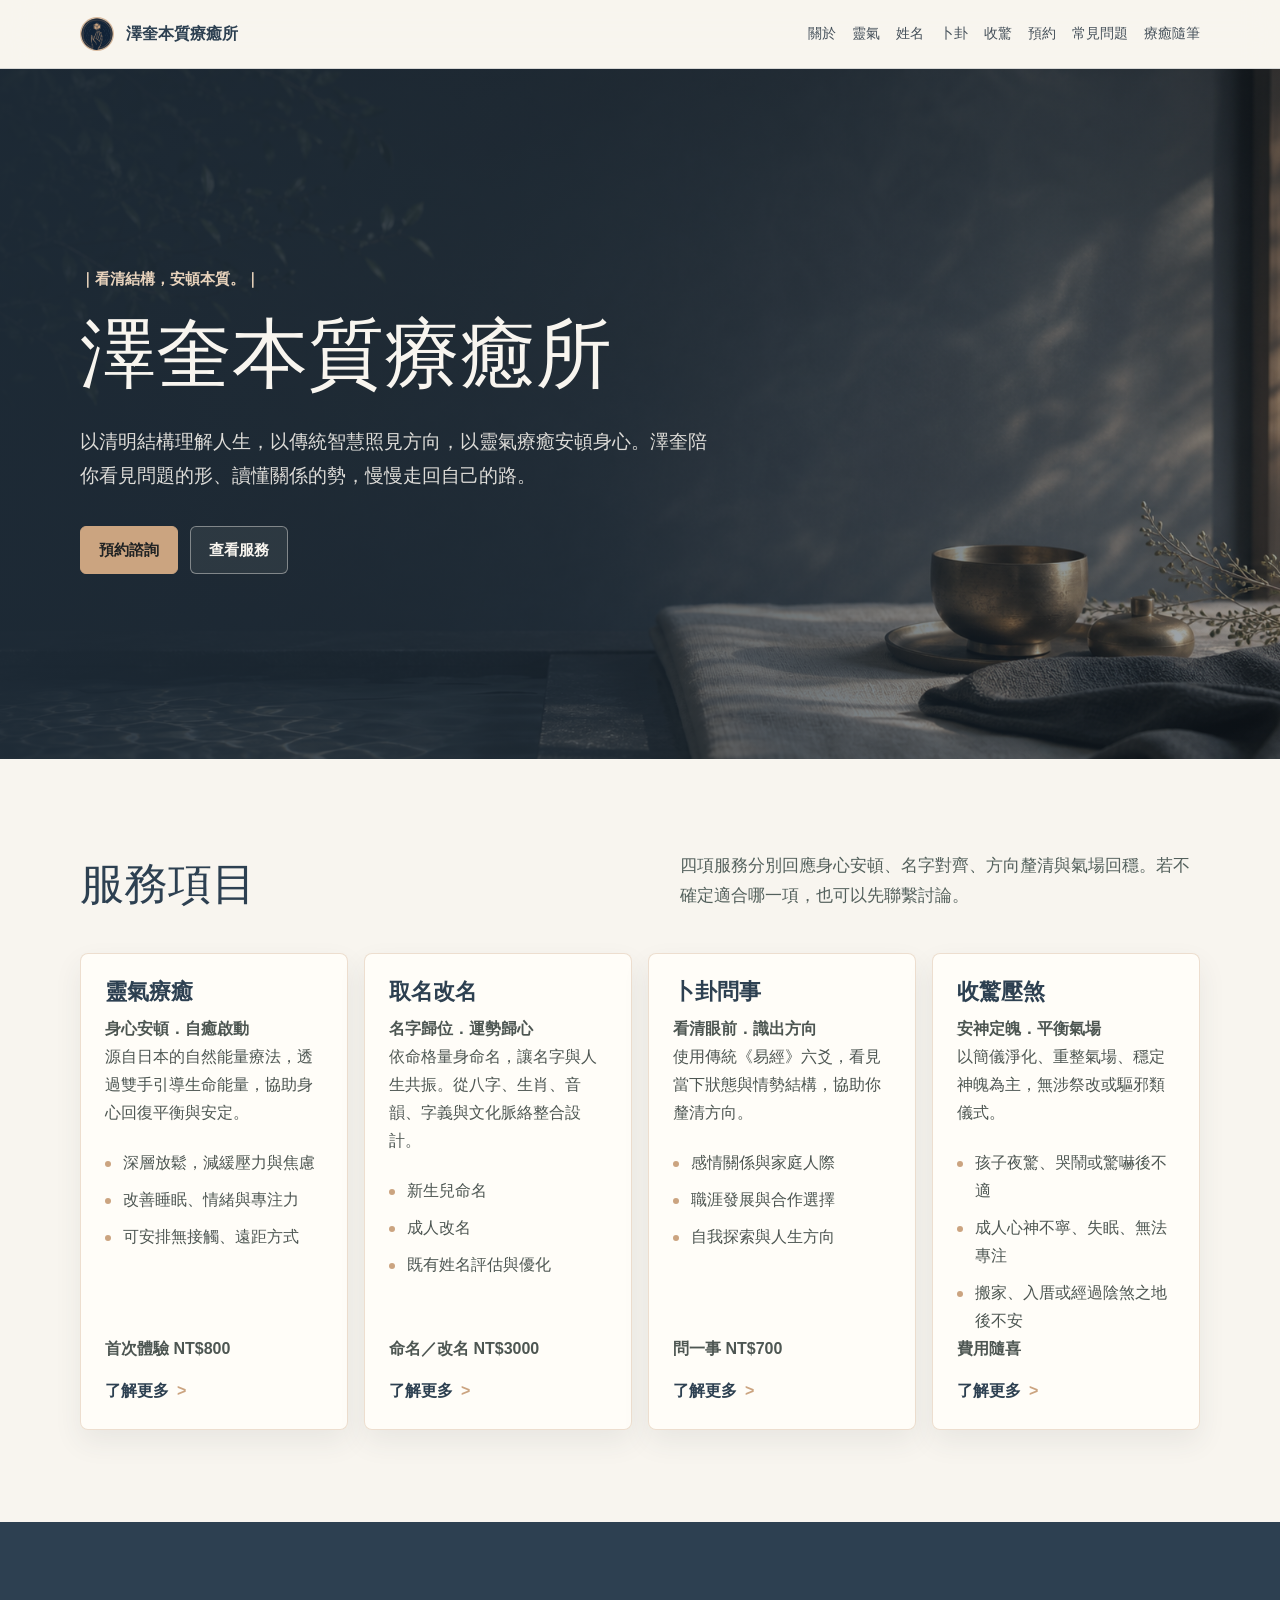
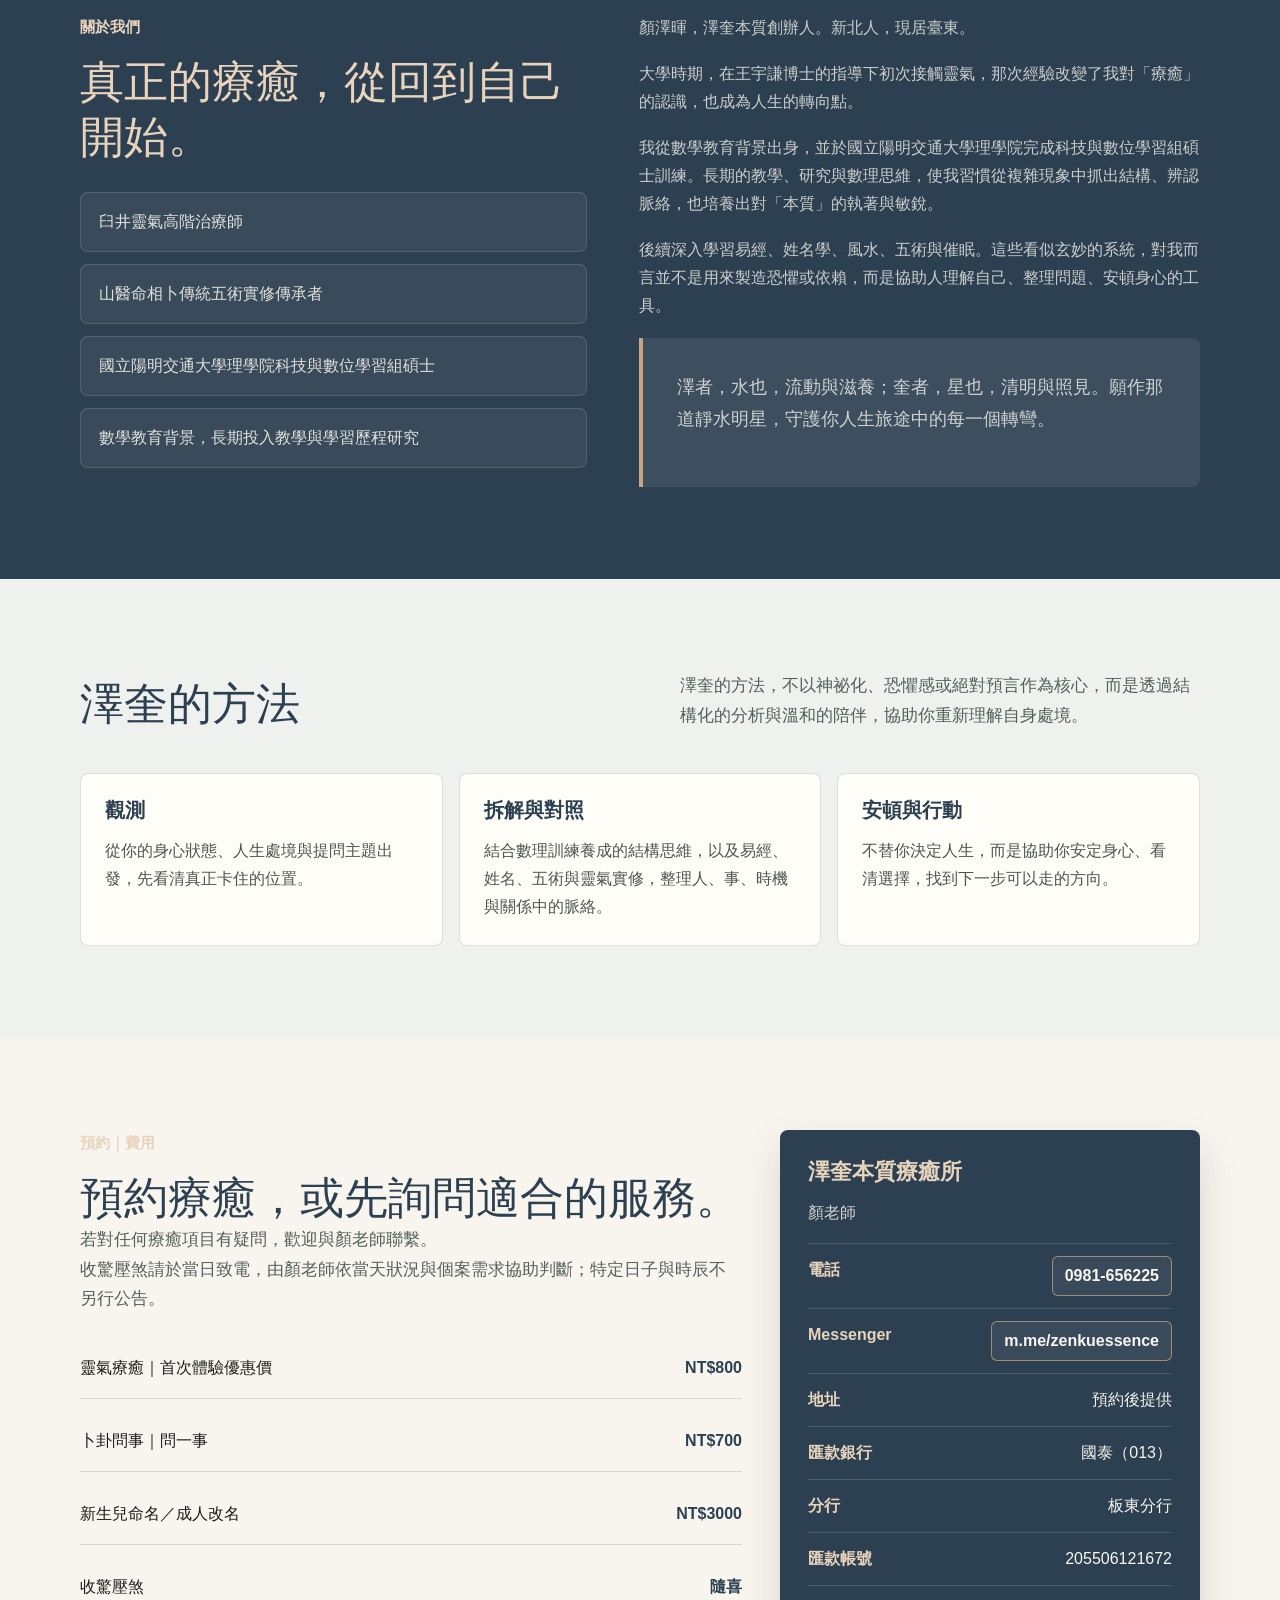
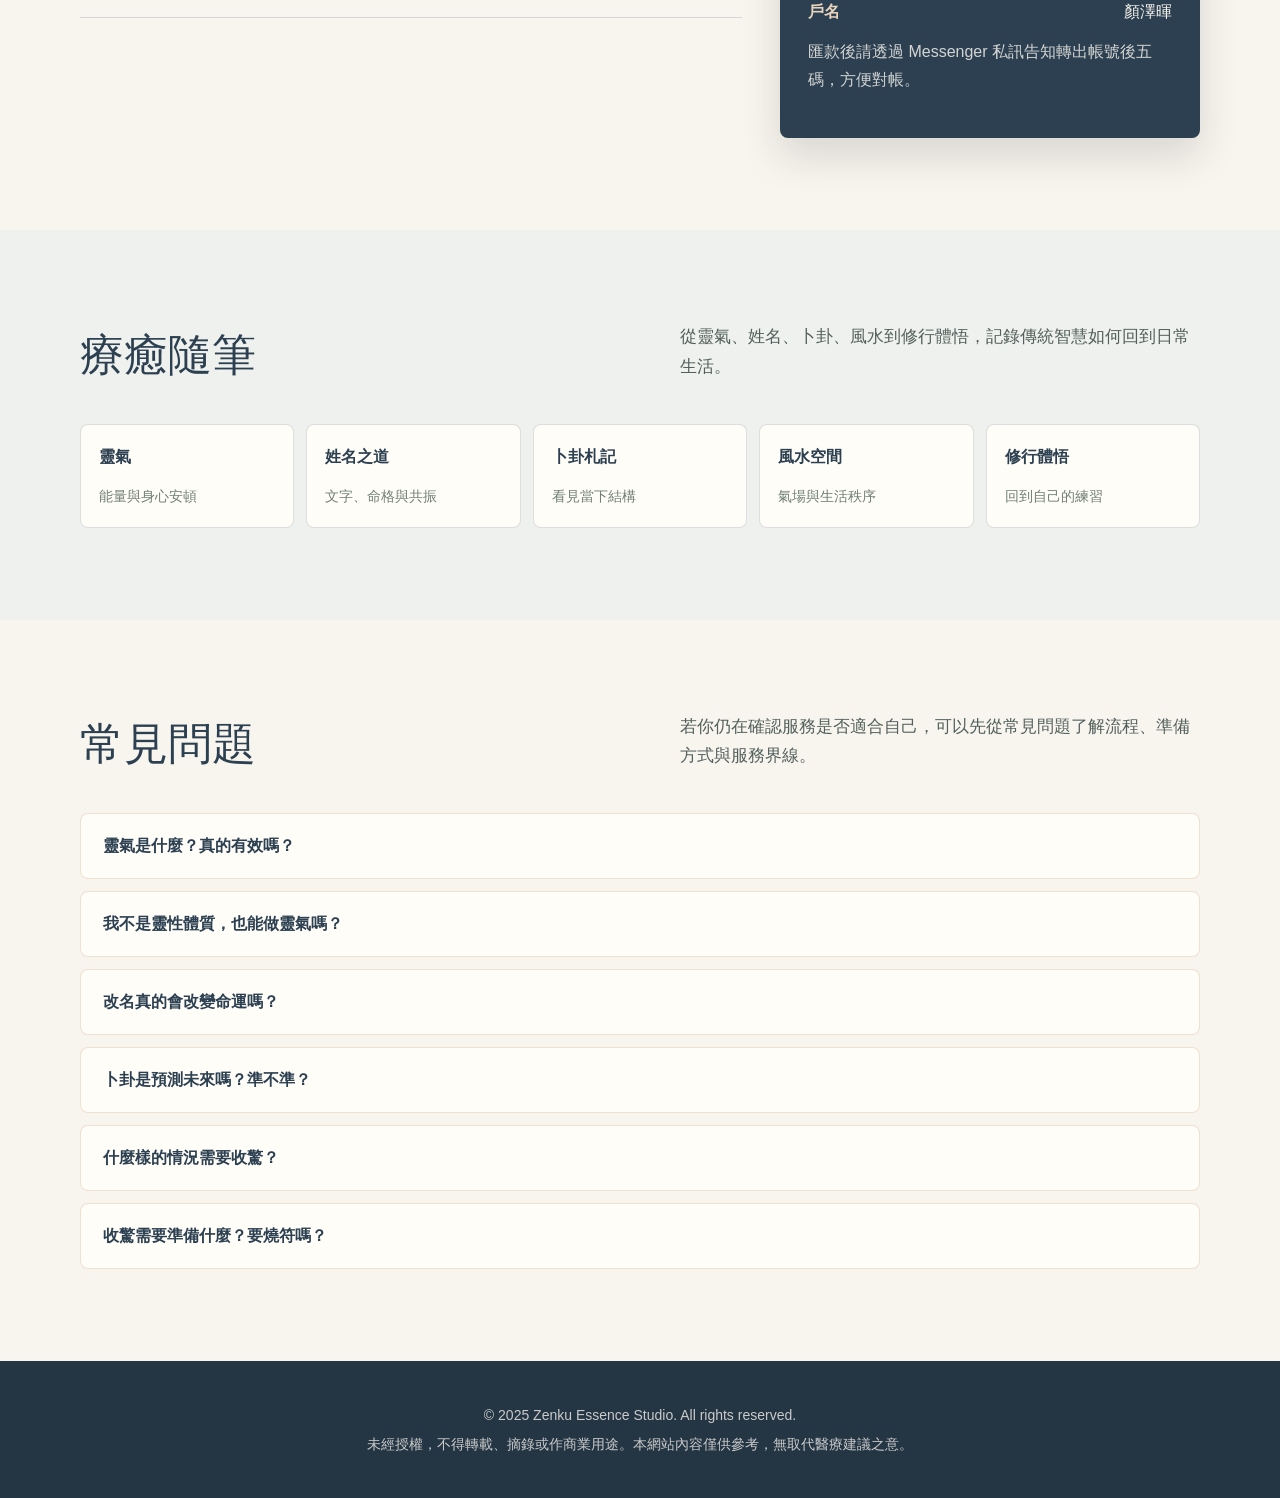
==== index.html @ 249d325f "Add bank transfer details to booking sections" ====
<!doctype html>
<html lang="zh-Hant">
<head>
  <meta charset="utf-8">
  <meta name="viewport" content="width=device-width, initial-scale=1">
  <meta name="google-site-verification" content="PKCmUZKWx8pQenaztlwtVWz2rB76YVu0kCkq9oguZCM" />
  <title>澤奎本質療癒所｜顏澤暉創辦的靈氣、姓名、卜卦與收驚療癒空間</title>
  <link rel="icon" type="image/png" href="Logo.png?v=3">
  <link rel="shortcut icon" type="image/png" href="Logo.png?v=3">
  <meta name="description" content="澤奎本質療癒所由顏澤暉創辦，提供靈氣療癒、姓名解析、卜卦、收驚與預約諮詢，陪你安頓身心、看清選擇。">
  <meta name="author" content="顏澤暉">
  <meta name="keywords" content="顏澤暉, 澤奎, 澤奎本質, 澤奎本質療癒所, Zenku Essence Studio">
  <style>
    :root {
      --ink: #1c1c1c;
      --slate: #2d4051;
      --slate-2: #243544;
      --gold: #cba480;
      --gold-2: #e8d3bc;
      --ivory: #f8f5ef;
      --mist: #eef1ed;
      --sage: #718073;
      --line: rgba(45, 64, 81, .16);
      --shadow: 0 18px 40px rgba(28, 28, 28, .14);
      --radius: 8px;
      color-scheme: light;
    }

    * {
      box-sizing: border-box;
    }

    html {
      scroll-behavior: smooth;
    }

    body {
      margin: 0;
      color: var(--ink);
      background: var(--ivory);
      font-family: "Microsoft JhengHei", "PingFang TC", "Noto Sans TC", Arial, sans-serif;
      line-height: 1.75;
      letter-spacing: 0;
    }

    img {
      max-width: 100%;
      display: block;
    }

    a {
      color: inherit;
      text-decoration: none;
    }

    .site-header {
      position: sticky;
      top: 0;
      z-index: 20;
      background: rgba(248, 245, 239, .94);
      border-bottom: 1px solid var(--line);
      backdrop-filter: blur(16px);
    }

    .nav {
      width: min(1120px, calc(100% - 32px));
      min-height: 68px;
      margin: 0 auto;
      display: flex;
      align-items: center;
      justify-content: space-between;
      gap: 18px;
    }

    .brand {
      display: flex;
      align-items: center;
      gap: 12px;
      font-weight: 700;
      color: var(--slate);
      white-space: nowrap;
    }

    .brand-mark {
      width: 34px;
      height: 34px;
      border: 1px solid rgba(203, 164, 128, .75);
      border-radius: 50%;
      display: grid;
      place-items: center;
      color: transparent;
      background: #fffdf8 center / cover no-repeat;
    }

    .image-mark {
      background-image: url('zenku-logo.png');
    }

    .nav-links {
      display: flex;
      align-items: center;
      gap: 16px;
      color: #47525b;
      font-size: 14px;
    }

    .nav-links a {
      padding: 18px 0;
      border-bottom: 2px solid transparent;
    }

    .nav-links a:hover,
    .nav-links a:focus {
      color: var(--slate);
      border-color: var(--gold);
    }

    .menu-toggle {
      display: none;
    }

    .menu-button {
      display: none;
      width: 42px;
      height: 42px;
      border: 1px solid var(--line);
      border-radius: 6px;
      background: #fffdf8;
      color: var(--slate);
      place-items: center;
      gap: 4px;
      cursor: pointer;
    }

    .menu-button span,
    .menu-button::before,
    .menu-button::after {
      content: "";
      width: 18px;
      height: 2px;
      background: currentColor;
      display: block;
      border-radius: 999px;
    }
    .hero {
      min-height: 690px;
      color: var(--ivory);
      background:
        linear-gradient(90deg, rgba(29, 42, 54, .94), rgba(29, 42, 54, .76) 42%, rgba(29, 42, 54, .38)),
        url("zenku-main-visual.png") center / cover no-repeat,
        var(--slate);
      display: grid;
      align-items: center;
    }

    .hero-inner {
      width: min(1120px, calc(100% - 32px));
      margin: 0 auto;
      padding: 88px 0 76px;
    }

    .eyebrow {
      margin: 0 0 14px;
      color: var(--gold-2);
      font-size: 15px;
      font-weight: 700;
    }

    h1,
    h2,
    h3 {
      margin: 0;
      line-height: 1.25;
      letter-spacing: 0;
    }

    h1 {
      max-width: 680px;
      font-size: clamp(38px, 6vw, 76px);
      font-weight: 500;
    }

    .hero-copy {
      max-width: 640px;
      margin: 24px 0 34px;
      color: rgba(248, 245, 239, .88);
      font-size: 19px;
    }

    .actions {
      display: flex;
      flex-wrap: wrap;
      gap: 12px;
      align-items: center;
    }

    .button {
      min-height: 46px;
      padding: 10px 18px;
      border: 1px solid transparent;
      border-radius: 6px;
      display: inline-flex;
      align-items: center;
      justify-content: center;
      gap: 8px;
      font-size: 15px;
      font-weight: 700;
      transition: transform .18s ease, border-color .18s ease, background .18s ease;
    }

    .button:hover,
    .button:focus {
      transform: translateY(-1px);
    }

    .button.primary {
      background: var(--gold);
      color: #1f2223;
      border-color: var(--gold);
    }

    .button.secondary {
      color: var(--ivory);
      border-color: rgba(248, 245, 239, .42);
      background: rgba(248, 245, 239, .07);
    }

    .section {
      padding: 92px 0;
    }

    .section.dark {
      color: var(--ivory);
      background: var(--slate);
    }

    .section.soft {
      background: var(--mist);
    }

    .wrap {
      width: min(1120px, calc(100% - 32px));
      margin: 0 auto;
    }

    .section-head {
      display: grid;
      grid-template-columns: minmax(0, 1fr) minmax(280px, 520px);
      gap: 48px;
      align-items: end;
      margin-bottom: 42px;
    }

    .section-title {
      color: var(--slate);
      font-size: clamp(28px, 4vw, 44px);
      font-weight: 500;
    }

    .dark .section-title {
      color: var(--gold-2);
    }

    .lead {
      margin: 0;
      color: #53605c;
      font-size: 17px;
    }

    .dark .lead {
      color: rgba(248, 245, 239, .78);
    }

    .service-grid {
      display: grid;
      grid-template-columns: repeat(4, minmax(0, 1fr));
      gap: 16px;
    }

    .service-card {
      min-height: 310px;
      padding: 24px;
      border: 1px solid rgba(203, 164, 128, .34);
      border-radius: var(--radius);
      background: rgba(255, 253, 248, .95);
      display: flex;
      flex-direction: column;
      justify-content: space-between;
      box-shadow: 0 12px 28px rgba(45, 64, 81, .08);
    }

    .service-card h3 {
      color: var(--slate);
      font-size: 22px;
      font-weight: 700;
      margin-bottom: 10px;
    }

    .tagline {
      color: var(--gold);
      font-weight: 700;
      margin: 0 0 14px;
    }

    .service-card p {
      margin: 0;
      color: #4d5652;
    }

    .service-card ul,
    .plain-list {
      padding: 0;
      margin: 22px 0 0;
      list-style: none;
    }

    .service-card li,
    .plain-list li {
      position: relative;
      padding-left: 18px;
      margin-top: 9px;
      color: #4d5652;
    }

    .service-card li::before,
    .plain-list li::before {
      content: "";
      position: absolute;
      left: 0;
      top: .75em;
      width: 6px;
      height: 6px;
      border-radius: 50%;
      background: var(--gold);
    }

    .text-link {
      margin-top: 14px;
      display: inline-flex;
      color: var(--slate);
      font-weight: 700;
    }

    .text-link::after {
      content: ">";
      margin-left: 8px;
      color: var(--gold);
    }

    .split {
      display: grid;
      grid-template-columns: minmax(0, .95fr) minmax(0, 1.05fr);
      gap: 52px;
      align-items: start;
    }

    .quote-panel {
      padding: 34px;
      border-left: 4px solid var(--gold);
      background: rgba(255, 253, 248, .08);
      border-radius: 0 8px 8px 0;
    }

    .quote-panel p {
      margin: 0;
      color: rgba(248, 245, 239, .86);
      font-size: 18px;
    }

    .about-copy p {
      margin: 0 0 18px;
      color: rgba(248, 245, 239, .78);
    }

    .credentials {
      display: grid;
      gap: 12px;
      margin-top: 28px;
    }

    .credential {
      padding: 15px 18px;
      border: 1px solid rgba(248, 245, 239, .14);
      border-radius: 8px;
      background: rgba(248, 245, 239, .06);
      color: rgba(248, 245, 239, .88);
    }

    .detail-grid {
      display: grid;
      grid-template-columns: repeat(3, minmax(0, 1fr));
      gap: 16px;
    }

    .detail-block {
      padding: 24px;
      border: 1px solid var(--line);
      border-radius: var(--radius);
      background: #fffdf8;
    }

    .detail-block h3 {
      color: var(--slate);
      font-size: 20px;
      margin-bottom: 14px;
    }

    .detail-block p {
      margin: 0;
      color: #4d5652;
    }

    .booking {
      display: grid;
      grid-template-columns: minmax(0, 1fr) minmax(280px, 420px);
      gap: 38px;
      align-items: start;
    }

    .price-list {
      display: grid;
      gap: 12px;
      margin-top: 24px;
    }

    .price-row {
      display: grid;
      grid-template-columns: minmax(0, 1fr) auto;
      gap: 16px;
      padding: 16px 0;
      border-bottom: 1px solid var(--line);
    }

    .price-row span:last-child {
      color: var(--slate);
      font-weight: 700;
      white-space: nowrap;
    }

    .contact-box {
      padding: 28px;
      border-radius: var(--radius);
      background: var(--slate);
      color: var(--ivory);
      box-shadow: var(--shadow);
    }

    .contact-box h3 {
      color: var(--gold-2);
      font-size: 22px;
      margin-bottom: 14px;
    }

    .contact-box p {
      margin: 0 0 16px;
      color: rgba(248, 245, 239, .82);
    }

    .contact-line {
      display: flex;
      justify-content: space-between;
      gap: 18px;
      padding: 12px 0;
      border-top: 1px solid rgba(248, 245, 239, .14);
    }

    .contact-line strong {
      color: var(--gold-2);
    }
    .contact-action {
      min-height: 34px;
      padding: 5px 12px;
      border: 1px solid rgba(203, 164, 128, .72);
      border-radius: 6px;
      display: inline-flex;
      align-items: center;
      justify-content: center;
      color: var(--ivory);
      background: rgba(248, 245, 239, .06);
      font-weight: 700;
    }

    .contact-action:hover,
    .contact-action:focus {
      background: rgba(203, 164, 128, .22);
      color: var(--gold-2);
    }

    .notes-grid {
      display: grid;
      grid-template-columns: repeat(5, minmax(0, 1fr));
      gap: 12px;
    }

    .note-link {
      min-height: 104px;
      padding: 18px;
      border: 1px solid var(--line);
      border-radius: var(--radius);
      background: #fffdf8;
      display: flex;
      flex-direction: column;
      justify-content: space-between;
    }

    .note-link strong {
      color: var(--slate);
    }

    .note-link span {
      color: var(--sage);
      font-size: 14px;
    }

    .faq-list {
      display: grid;
      gap: 12px;
    }

    details {
      border: 1px solid rgba(203, 164, 128, .32);
      border-radius: var(--radius);
      background: #fffdf8;
      overflow: hidden;
    }

    summary {
      cursor: pointer;
      padding: 18px 22px;
      color: var(--slate);
      font-weight: 700;
      list-style: none;
    }

    summary::-webkit-details-marker {
      display: none;
    }

    details p {
      margin: 0;
      padding: 0 22px 20px;
      color: #4d5652;
    }

    .site-footer {
      padding: 38px 16px;
      color: rgba(248, 245, 239, .78);
      background: var(--slate-2);
      text-align: center;
      font-size: 14px;
    }

    .site-footer p {
      margin: 4px 0;
    }

    @media (max-width: 900px) {
      .menu-button {
        display: grid;
      }

      .nav {
        min-height: 62px;
      }

      .nav-links {
        position: absolute;
        top: 62px;
        left: 0;
        right: 0;
        display: none;
        padding: 10px 24px 22px;
        background: rgba(248, 245, 239, .98);
        border-bottom: 1px solid var(--line);
      }

      .menu-toggle:checked ~ .nav-links {
        display: grid;
        gap: 2px;
      }

      .nav-links a {
        padding: 12px 0;
      }

      .hero {
        min-height: 620px;
        background:
          linear-gradient(180deg, rgba(29, 42, 54, .92), rgba(29, 42, 54, .72)),
          url("zenku-main-visual.png") center / cover no-repeat,
          var(--slate);
      }

      .section-head,
      .split,
      .booking {
        grid-template-columns: 1fr;
      }

      .service-grid,
      .detail-grid {
        grid-template-columns: repeat(2, minmax(0, 1fr));
      }

      .notes-grid {
        grid-template-columns: repeat(3, minmax(0, 1fr));
      }
    }
    @media (max-width: 620px) {
      .brand {
        font-size: 15px;
      }

      .hero-inner {
        padding-top: 64px;
      }

      .hero-copy {
        font-size: 17px;
      }

      .section {
        padding: 66px 0;
      }

      .service-grid,
      .detail-grid,
      .notes-grid {
        grid-template-columns: 1fr;
      }

      .service-card {
        min-height: auto;
      }

      .price-row,
      .contact-line {
        grid-template-columns: 1fr;
      }
    }
  </style>  <!-- SEO-BEGIN -->
  <link rel="canonical" href="https://zenku-essence-studio.github.io/">
  <meta property="og:locale" content="zh_TW">
  <meta property="og:type" content="website">
  <meta property="og:title" content="澤奎本質療癒所｜顏澤暉創辦的靈氣、姓名、卜卦與收驚療癒空間">
  <meta property="og:description" content="澤奎本質療癒所由顏澤暉創辦，提供靈氣療癒、姓名解析、卜卦、收驚與預約諮詢，陪你安頓身心、看清選擇。">
  <meta property="og:url" content="https://zenku-essence-studio.github.io/">
  <meta property="og:site_name" content="澤奎本質療癒所">
  <meta property="og:image" content="https://zenku-essence-studio.github.io/zenku-main-visual.png">
  <meta name="twitter:card" content="summary_large_image">
  <script type="application/ld+json">
{"@context":"https://schema.org","@graph":[{"@type":"Person","@id":"https://zenku-essence-studio.github.io/#person-yen","name":"顏澤暉","alternateName":["Tse-Hui Yen","顏老師"],"jobTitle":"澤奎本質創辦人","homeLocation":"臺東","worksFor":{"@id":"https://zenku-essence-studio.github.io/#organization"},"url":"https://zenku-essence-studio.github.io/zenku_about.html"},{"@type":"HealthAndBeautyBusiness","@id":"https://zenku-essence-studio.github.io/#organization","name":"澤奎本質療癒所","alternateName":["Zenku Essence Studio","澤奎本質"],"url":"https://zenku-essence-studio.github.io/","logo":"https://zenku-essence-studio.github.io/Logo.png","image":"https://zenku-essence-studio.github.io/zenku-main-visual.png","founder":{"@id":"https://zenku-essence-studio.github.io/#person-yen"},"employee":{"@id":"https://zenku-essence-studio.github.io/#person-yen"},"contactPoint":[{"@type":"ContactPoint","contactType":"customer service","telephone":"+886-981-656-225","url":"https://m.me/zenkuessence","availableLanguage":["zh-Hant"]}]},{"@type":"WebSite","@id":"https://zenku-essence-studio.github.io/#website","url":"https://zenku-essence-studio.github.io/","name":"澤奎本質療癒所","alternateName":["Zenku Essence Studio","顏澤暉的澤奎本質療癒所"],"publisher":{"@id":"https://zenku-essence-studio.github.io/#organization"},"author":{"@id":"https://zenku-essence-studio.github.io/#person-yen"},"inLanguage":"zh-Hant"},{"@type":"WebPage","@id":"https://zenku-essence-studio.github.io/#webpage","url":"https://zenku-essence-studio.github.io/","name":"澤奎本質療癒所｜顏澤暉創辦的靈氣、姓名、卜卦與收驚療癒空間","description":"澤奎本質療癒所由顏澤暉創辦，提供靈氣療癒、姓名解析、卜卦、收驚與預約諮詢，陪你安頓身心、看清選擇。","isPartOf":{"@id":"https://zenku-essence-studio.github.io/#website"},"about":[{"@id":"https://zenku-essence-studio.github.io/#organization"},{"@id":"https://zenku-essence-studio.github.io/#person-yen"}],"author":{"@id":"https://zenku-essence-studio.github.io/#person-yen"},"inLanguage":"zh-Hant"}]}
  </script>
  <!-- SEO-END --></head>
<body>
  <header class="site-header">
    <nav class="nav" aria-label="主導覽">
      <a class="brand" href="#top" aria-label="回到首頁">
        <span class="brand-mark image-mark" aria-hidden="true"></span>
        <span>澤奎本質療癒所</span>
      </a>
      <input class="menu-toggle" type="checkbox" id="menu-toggle" aria-label="開啟選單">
      <label class="menu-button" for="menu-toggle" aria-label="開啟選單"><span></span></label>
      <div class="nav-links">
        <a href="zenku_about.html">關於</a>
        <a href="zenku_reiki.html">靈氣</a>
        <a href="zenku_naming.html">姓名</a>
        <a href="zenku_divination.html">卜卦</a>
        <a href="zenku_calm.html">收驚</a>
        <a href="zenku_booking.html">預約</a>
        <a href="zenku_faq.html">常見問題</a>
        <a href="zenku_notes.html">療癒隨筆</a>
      </div>
    </nav>
  </header>

  <main id="top">
    <section class="hero" aria-label="澤奎本質療癒所">
      <div class="hero-inner">
        <p class="eyebrow">｜看清結構，安頓本質。｜</p>
        <h1>澤奎本質療癒所</h1>
        <p class="hero-copy">以清明結構理解人生，以傳統智慧照見方向，以靈氣療癒安頓身心。澤奎陪你看見問題的形、讀懂關係的勢，慢慢走回自己的路。</p>
        <div class="actions">
          <a class="button primary" href="#booking">預約諮詢</a>
          <a class="button secondary" href="#services">查看服務</a>
        </div>
      </div>
    </section>

    <section class="section" id="services">
      <div class="wrap">
        <div class="section-head">
          <h2 class="section-title">服務項目</h2>
          <p class="lead">四項服務分別回應身心安頓、名字對齊、方向釐清與氣場回穩。若不確定適合哪一項，也可以先聯繫討論。</p>
        </div>
        <div class="service-grid">
          <article class="service-card">
            <div>
              <h3>靈氣療癒</h3>
              <p class="tagline">身心安頓．自癒啟動</p>
              <p>源自日本的自然能量療法，透過雙手引導生命能量，協助身心回復平衡與安定。</p>
              <ul>
                <li>深層放鬆，減緩壓力與焦慮</li>
                <li>改善睡眠、情緒與專注力</li>
                <li>可安排無接觸、遠距方式</li>
              </ul>
            </div>
            <div><p class="tagline">首次體驗 NT$800</p><a class="text-link" href="zenku_reiki.html">了解更多</a></div>
          </article>

          <article class="service-card">
            <div>
              <h3>取名改名</h3>
              <p class="tagline">名字歸位．運勢歸心</p>
              <p>依命格量身命名，讓名字與人生共振。從八字、生肖、音韻、字義與文化脈絡整合設計。</p>
              <ul>
                <li>新生兒命名</li>
                <li>成人改名</li>
                <li>既有姓名評估與優化</li>
              </ul>
            </div>
            <div><p class="tagline">命名／改名 NT$3000</p><a class="text-link" href="zenku_naming.html">了解更多</a></div>
          </article>

          <article class="service-card">
            <div>
              <h3>卜卦問事</h3>
              <p class="tagline">看清眼前．識出方向</p>
              <p>使用傳統《易經》六爻，看見當下狀態與情勢結構，協助你釐清方向。</p>
              <ul>
                <li>感情關係與家庭人際</li>
                <li>職涯發展與合作選擇</li>
                <li>自我探索與人生方向</li>
              </ul>
            </div>
            <div><p class="tagline">問一事 NT$700</p><a class="text-link" href="zenku_divination.html">了解更多</a></div>
          </article>

          <article class="service-card">
            <div>
              <h3>收驚壓煞</h3>
              <p class="tagline">安神定魄．平衡氣場</p>
              <p>以簡儀淨化、重整氣場、穩定神魄為主，無涉祭改或驅邪類儀式。</p>
              <ul>
                <li>孩子夜驚、哭鬧或驚嚇後不適</li>
                <li>成人心神不寧、失眠、無法專注</li>
                <li>搬家、入厝或經過陰煞之地後不安</li>
              </ul>
            </div>
            <div><p class="tagline">費用隨喜</p><a class="text-link" href="zenku_calm.html">了解更多</a></div>
          </article>
        </div>
      </div>
    </section>

    <section class="section dark" id="about">
      <div class="wrap">
        <div class="split">
          <div>
            <p class="eyebrow">關於我們</p>
            <h2 class="section-title">真正的療癒，從回到自己開始。</h2>
            <div class="credentials" aria-label="學經歷">
              <div class="credential">臼井靈氣高階治療師</div>
              <div class="credential">山醫命相卜傳統五術實修傳承者</div>
              <div class="credential">國立陽明交通大學理學院科技與數位學習組碩士</div>
              <div class="credential">數學教育背景，長期投入教學與學習歷程研究</div>
            </div>
          </div>
          <div class="about-copy">
            <p>顏澤暉，澤奎本質創辦人。新北人，現居臺東。</p>
            <p>大學時期，在王宇謙博士的指導下初次接觸靈氣，那次經驗改變了我對「療癒」的認識，也成為人生的轉向點。</p>
            <p>我從數學教育背景出身，並於國立陽明交通大學理學院完成科技與數位學習組碩士訓練。長期的教學、研究與數理思維，使我習慣從複雜現象中抓出結構、辨認脈絡，也培養出對「本質」的執著與敏銳。</p>
            <p>後續深入學習易經、姓名學、風水、五術與催眠。這些看似玄妙的系統，對我而言並不是用來製造恐懼或依賴，而是協助人理解自己、整理問題、安頓身心的工具。</p>
            <div class="quote-panel">
              <p>澤者，水也，流動與滋養；奎者，星也，清明與照見。願作那道靜水明星，守護你人生旅途中的每一個轉彎。</p>
            </div>
          </div>
        </div>
      </div>
    </section>

    <section class="section soft">
      <div class="wrap">
        <div class="section-head">
          <h2 class="section-title">澤奎的方法</h2>
          <p class="lead">澤奎的方法，不以神祕化、恐懼感或絕對預言作為核心，而是透過結構化的分析與溫和的陪伴，協助你重新理解自身處境。</p>
        </div>
        <div class="detail-grid">
          <article class="detail-block">
            <h3>觀測</h3>
            <p>從你的身心狀態、人生處境與提問主題出發，先看清真正卡住的位置。</p>
          </article>
          <article class="detail-block">
            <h3>拆解與對照</h3>
            <p>結合數理訓練養成的結構思維，以及易經、姓名、五術與靈氣實修，整理人、事、時機與關係中的脈絡。</p>
          </article>
          <article class="detail-block">
            <h3>安頓與行動</h3>
            <p>不替你決定人生，而是協助你安定身心、看清選擇，找到下一步可以走的方向。</p>
          </article>
        </div>
      </div>
    </section>

    <section class="section" id="booking">
      <div class="wrap">
        <div class="booking">
          <div>
            <p class="eyebrow">預約｜費用</p>
            <h2 class="section-title">預約療癒，或先詢問適合的服務。</h2>
            <p class="lead">若對任何療癒項目有疑問，歡迎與顏老師聯繫。<br>收驚壓煞請於當日致電，由顏老師依當天狀況與個案需求協助判斷；特定日子與時辰不另行公告。</p>
            <div class="price-list" aria-label="服務費用">
              <div class="price-row"><span>靈氣療癒｜首次體驗優惠價</span><span>NT$800</span></div>
              <div class="price-row"><span>卜卦問事｜問一事</span><span>NT$700</span></div>
              <div class="price-row"><span>新生兒命名／成人改名</span><span>NT$3000</span></div>
              <div class="price-row"><span>收驚壓煞</span><span>隨喜</span></div>
            </div>
          </div>
          <aside class="contact-box" aria-label="聯絡與匯款資訊">
            <h3>澤奎本質療癒所</h3>
            <p>顏老師</p>
            <div class="contact-line"><strong>電話</strong><span><a class="contact-action" href="tel:0981656225">0981-656225</a></span></div>
            <div class="contact-line"><strong>Messenger</strong><span><a class="contact-action" href="https://m.me/zenkuessence" target="_blank" rel="noopener">m.me/zenkuessence</a></span></div>
            <div class="contact-line"><strong>地址</strong><span>預約後提供</span></div>
            <div class="contact-line"><strong>匯款銀行</strong><span>國泰（013）</span></div>
            <div class="contact-line"><strong>分行</strong><span>板東分行</span></div>
            <div class="contact-line"><strong>匯款帳號</strong><span>205506121672</span></div>
            <div class="contact-line"><strong>戶名</strong><span>顏澤暉</span></div>
            <p>匯款後請透過 Messenger 私訊告知轉出帳號後五碼，方便對帳。</p>
          </aside>
        </div>
      </div>
    </section>

    <section class="section soft" id="notes">
      <div class="wrap">
        <div class="section-head">
          <h2 class="section-title">療癒隨筆</h2>
          <p class="lead">從靈氣、姓名、卜卦、風水到修行體悟，記錄傳統智慧如何回到日常生活。</p>
        </div>
        <div class="notes-grid">
          <a class="note-link" href="zenku_notes.html"><strong>靈氣</strong><span>能量與身心安頓</span></a>
          <a class="note-link" href="zenku_notes.html"><strong>姓名之道</strong><span>文字、命格與共振</span></a>
          <a class="note-link" href="zenku_notes.html"><strong>卜卦札記</strong><span>看見當下結構</span></a>
          <a class="note-link" href="zenku_notes.html"><strong>風水空間</strong><span>氣場與生活秩序</span></a>
          <a class="note-link" href="zenku_notes.html"><strong>修行體悟</strong><span>回到自己的練習</span></a>
        </div>
      </div>
    </section>

    <section class="section" id="faq">
      <div class="wrap">
        <div class="section-head">
          <h2 class="section-title">常見問題</h2>
          <p class="lead">若你仍在確認服務是否適合自己，可以先從常見問題了解流程、準備方式與服務界線。</p>
        </div>
        <div class="faq-list">
          <details>
            <summary>靈氣是什麼？真的有效嗎？</summary>
            <p>靈氣是一種溫和、非侵入式的能量療癒技術，源自日本，透過雙手引導宇宙生命能量，協助身心恢復平衡。它不取代醫療，而是補充與支持內在的自我修復力。</p>
          </details>
          <details>
            <summary>我不是靈性體質，也能做靈氣嗎？</summary>
            <p>可以。靈氣不是宗教，也不需要特殊信念或體質。只要讓自己的心保持敞開、願意接收，就能作用於身心層面。</p>
          </details>
          <details>
            <summary>改名真的會改變命運嗎？</summary>
            <p>名字不會魔法改命，但它是你與命運互動的一部分。若能與八字節奏、個性氣場貼合，名字會像一個協助你安住自我的符咒。</p>
          </details>
          <details>
            <summary>卜卦是預測未來嗎？準不準？</summary>
            <p>卜卦反映你當下的能量狀態與外部條件，並推演此狀態若持續發展可能走向的局勢。重點不是宿命預測，而是看清現在站在哪裡、往哪裡走會怎樣。</p>
          </details>
          <details>
            <summary>什麼樣的情況需要收驚？</summary>
            <p>常見情況包括小孩夜驚、無故發燒、成人驚嚇後失眠、情緒不穩、經過陰煞之地後身體不適等。只要覺得說不上來哪裡怪怪的，就可以考慮諮詢。</p>
          </details>
          <details>
            <summary>收驚需要準備什麼？要燒符嗎？</summary>
            <p>目前方式不涉及燒符或驅邪，只需要放鬆心情、願意回到自己的中心。通常不需攜帶供品，過程中會有簡單香火與靜心引導。</p>
          </details>
        </div>
      </div>
    </section>
  </main>

  <footer class="site-footer"><p>© 2025 Zenku Essence Studio. All rights reserved.</p><p>未經授權，不得轉載、摘錄或作商業用途。本網站內容僅供參考，無取代醫療建議之意。</p></footer>
</body>
</html>
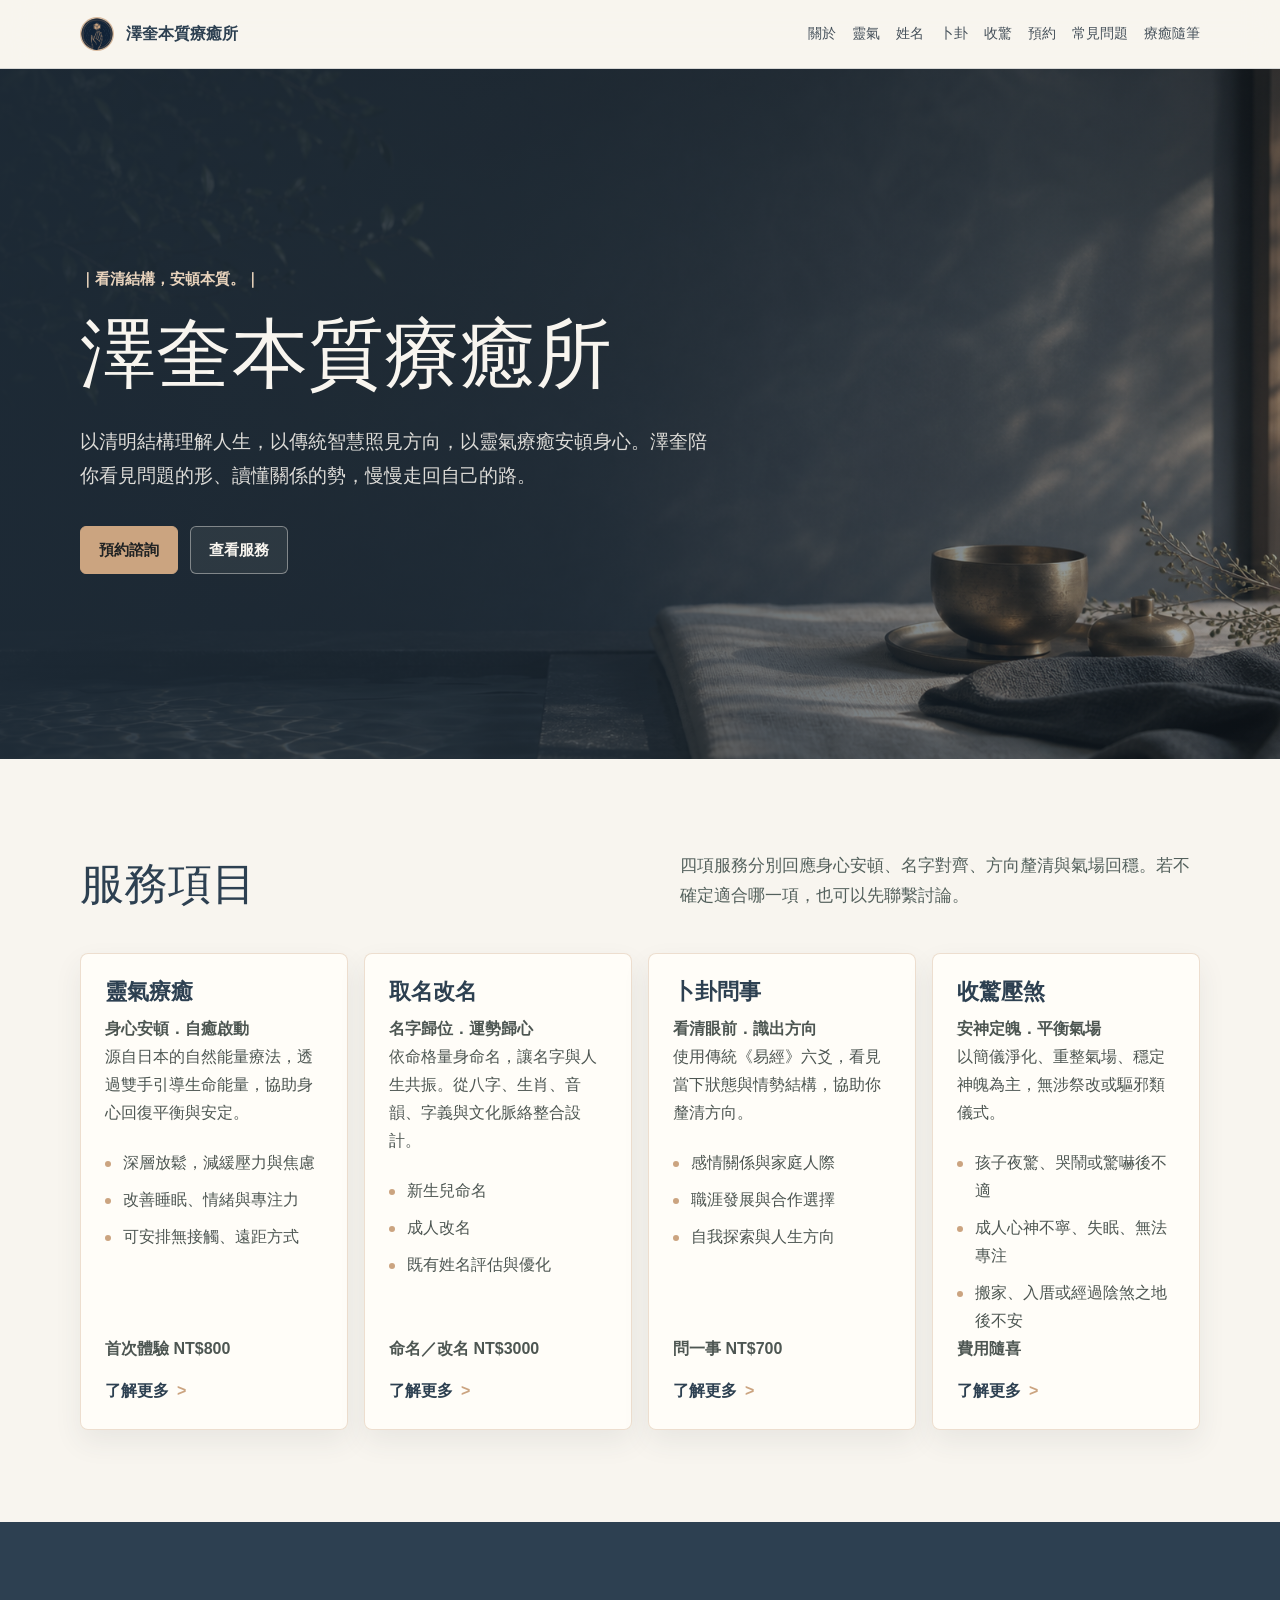
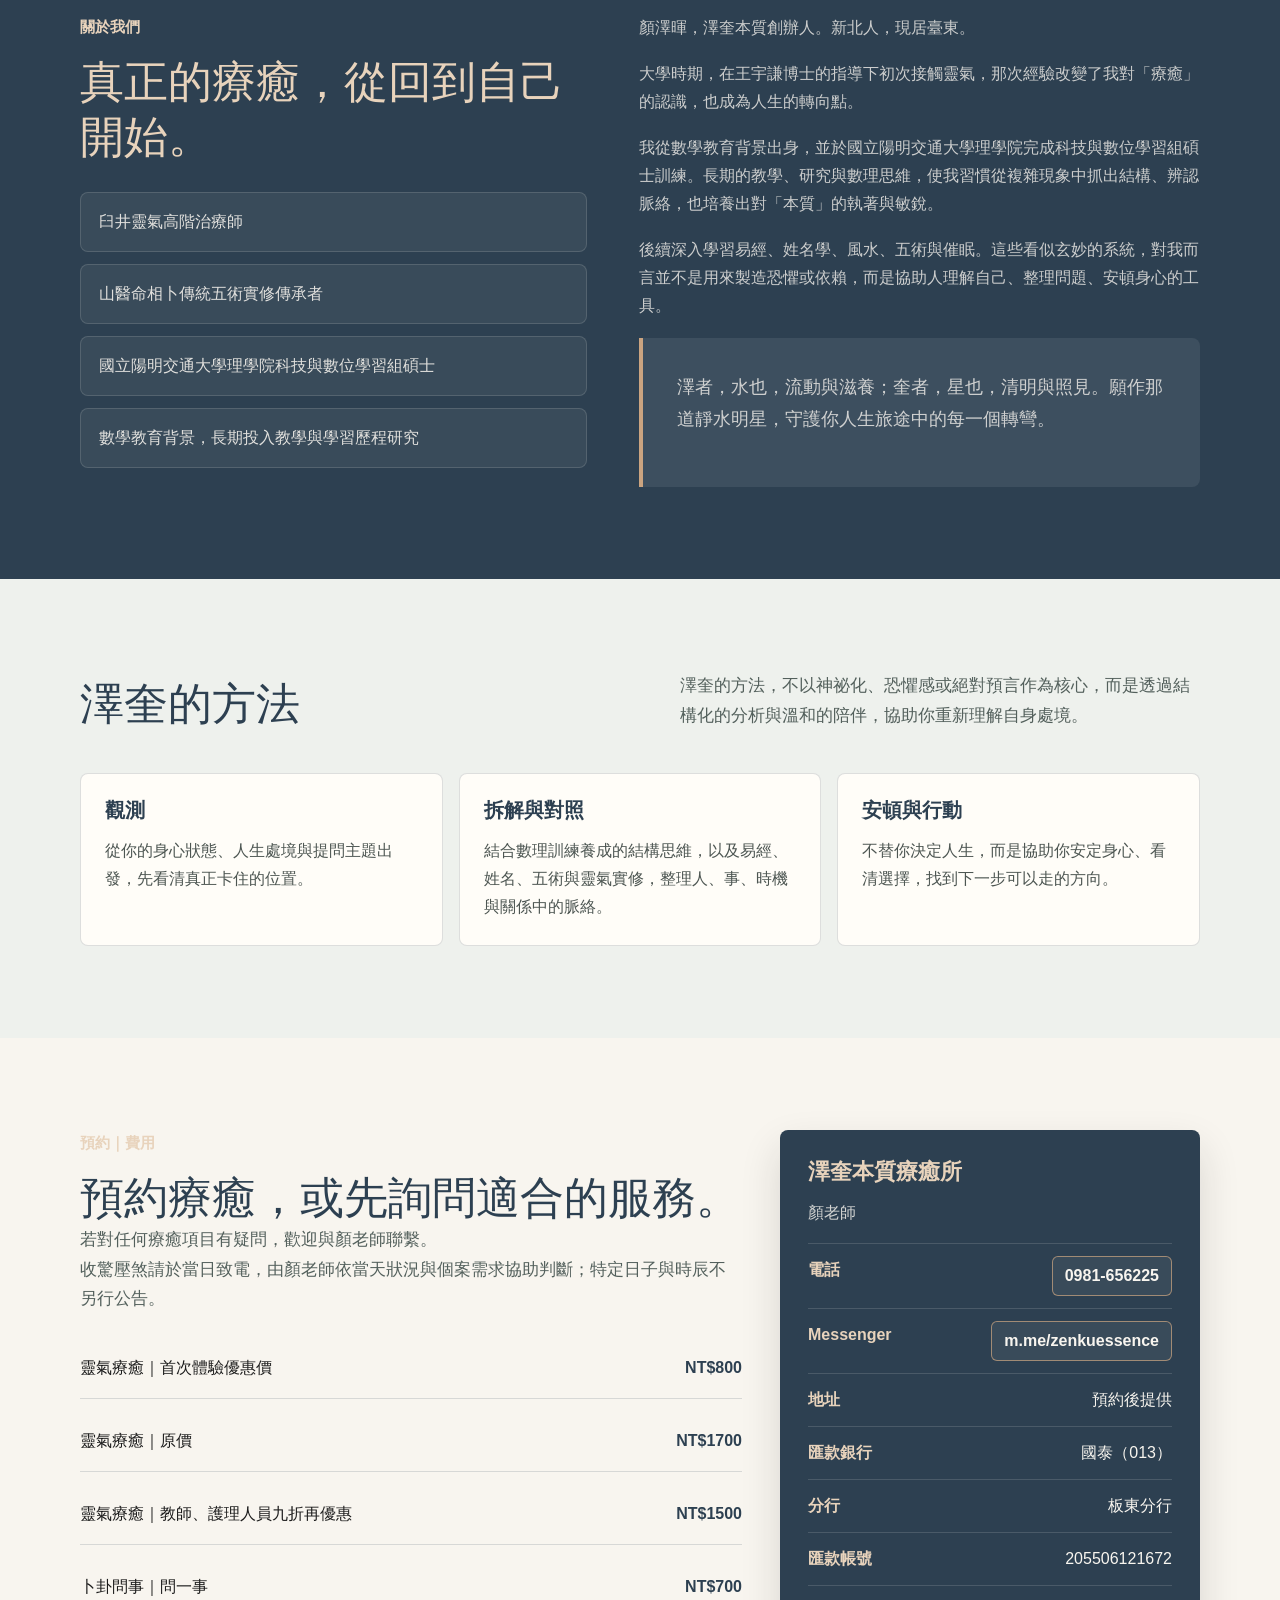
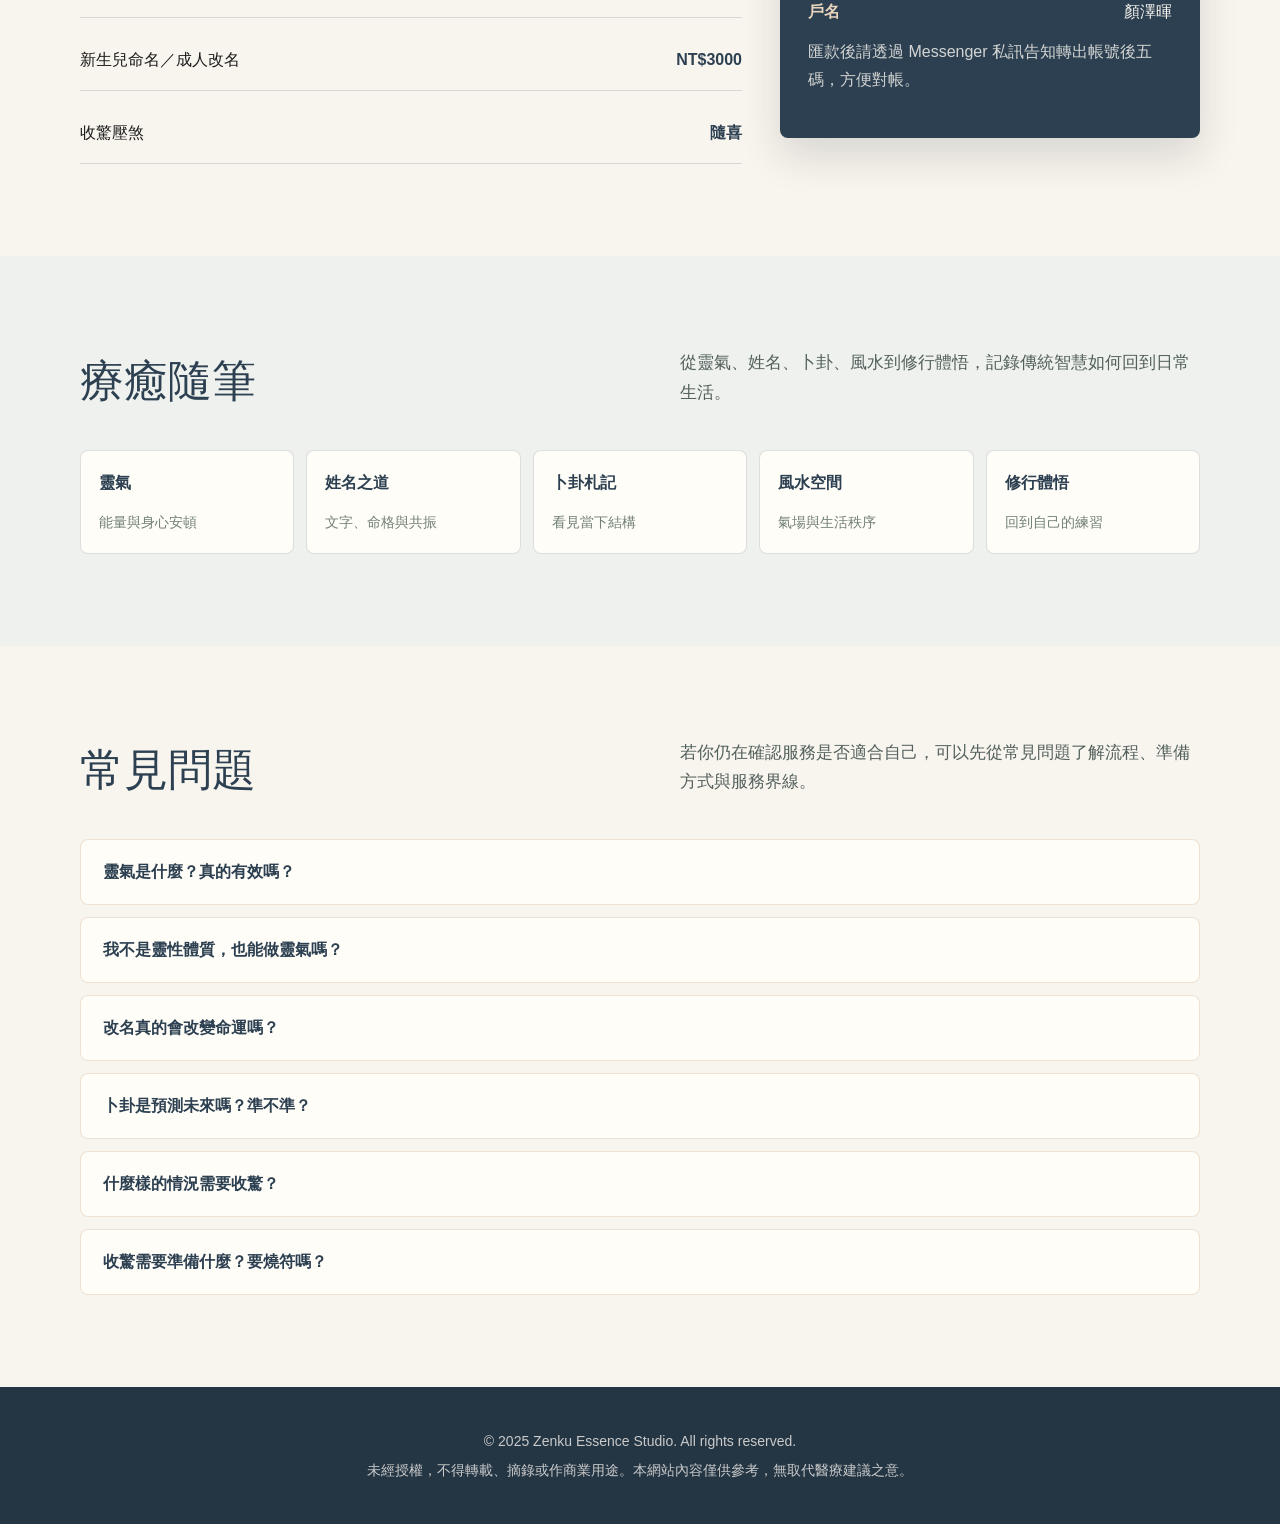
==== commit 0159c1f7: "Add teacher and nurse Reiki pricing" ====
--- a/index.html
+++ b/index.html
@@ -811,6 +811,8 @@
             <p class="lead">若對任何療癒項目有疑問，歡迎與顏老師聯繫。<br>收驚壓煞請於當日致電，由顏老師依當天狀況與個案需求協助判斷；特定日子與時辰不另行公告。</p>
             <div class="price-list" aria-label="服務費用">
               <div class="price-row"><span>靈氣療癒｜首次體驗優惠價</span><span>NT$800</span></div>
+              <div class="price-row"><span>靈氣療癒｜原價</span><span>NT$1700</span></div>
+              <div class="price-row"><span>靈氣療癒｜教師、護理人員九折再優惠</span><span>NT$1500</span></div>
               <div class="price-row"><span>卜卦問事｜問一事</span><span>NT$700</span></div>
               <div class="price-row"><span>新生兒命名／成人改名</span><span>NT$3000</span></div>
               <div class="price-row"><span>收驚壓煞</span><span>隨喜</span></div>
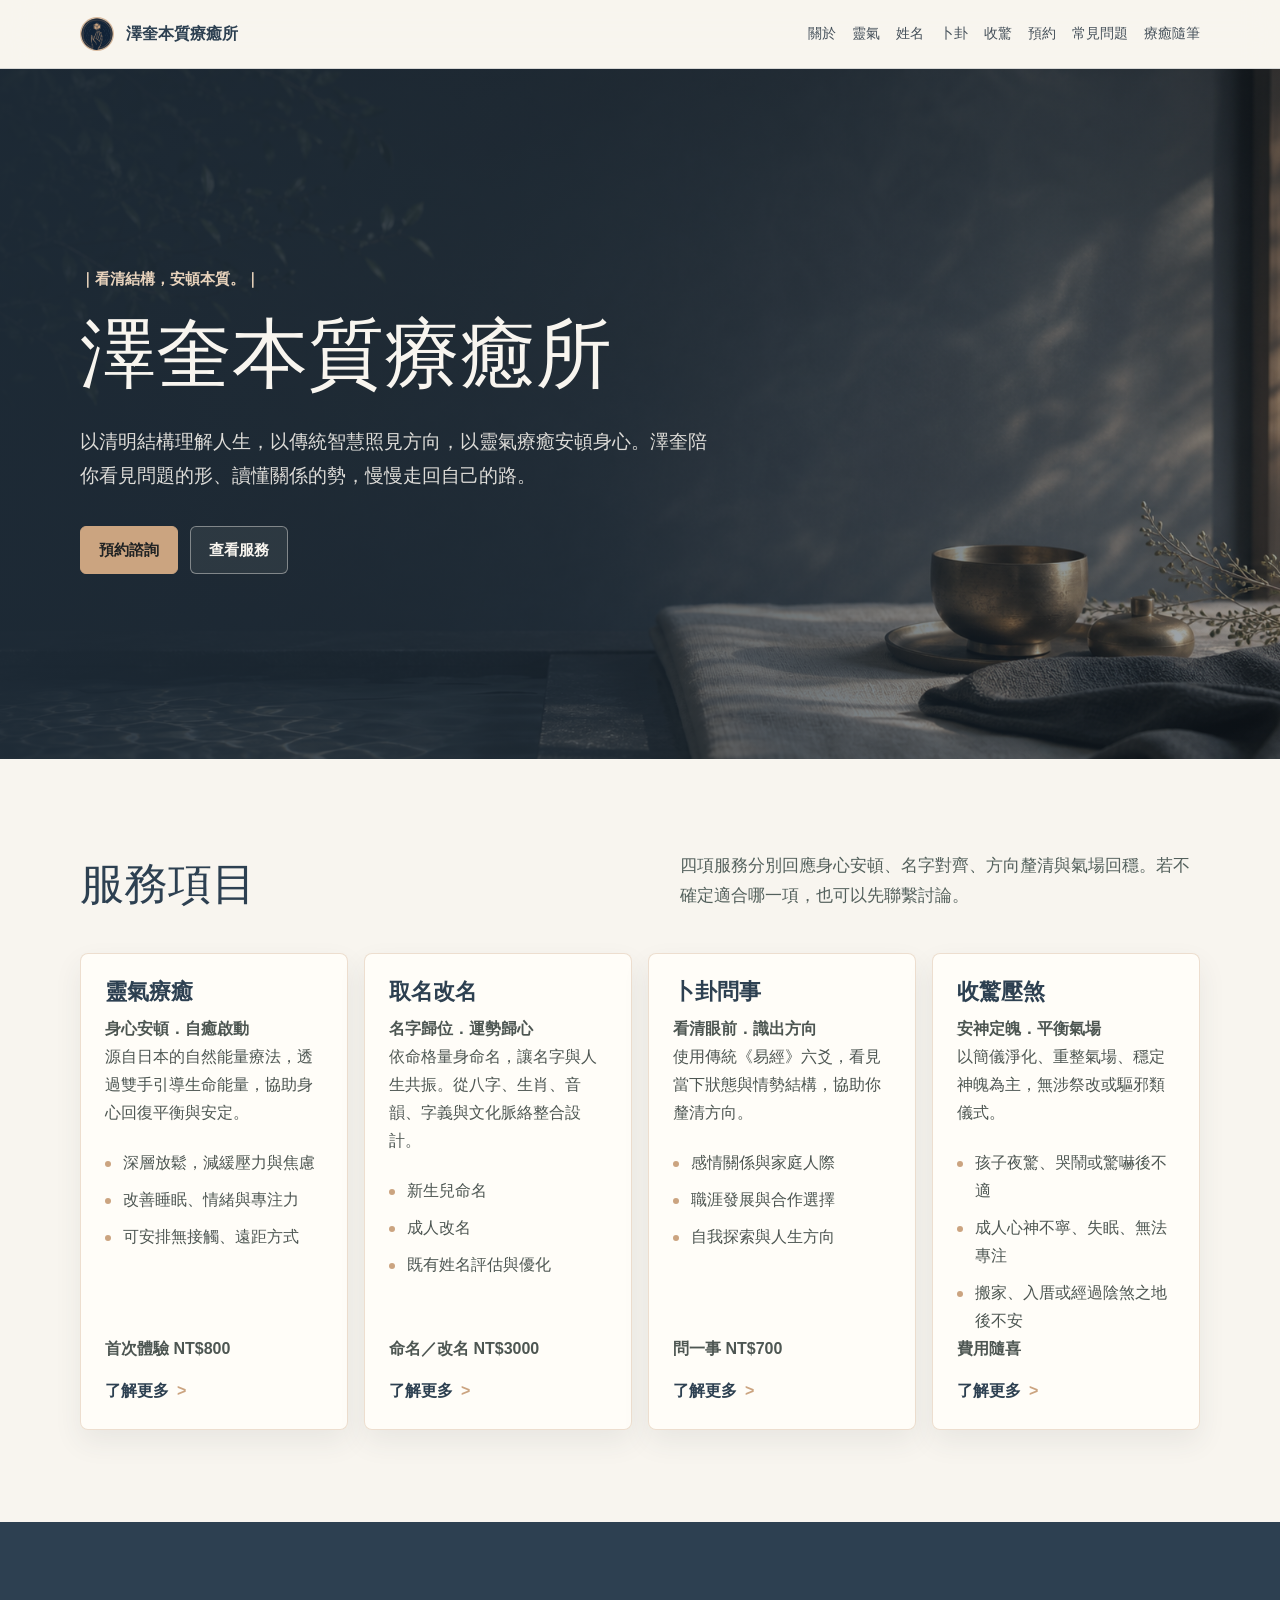
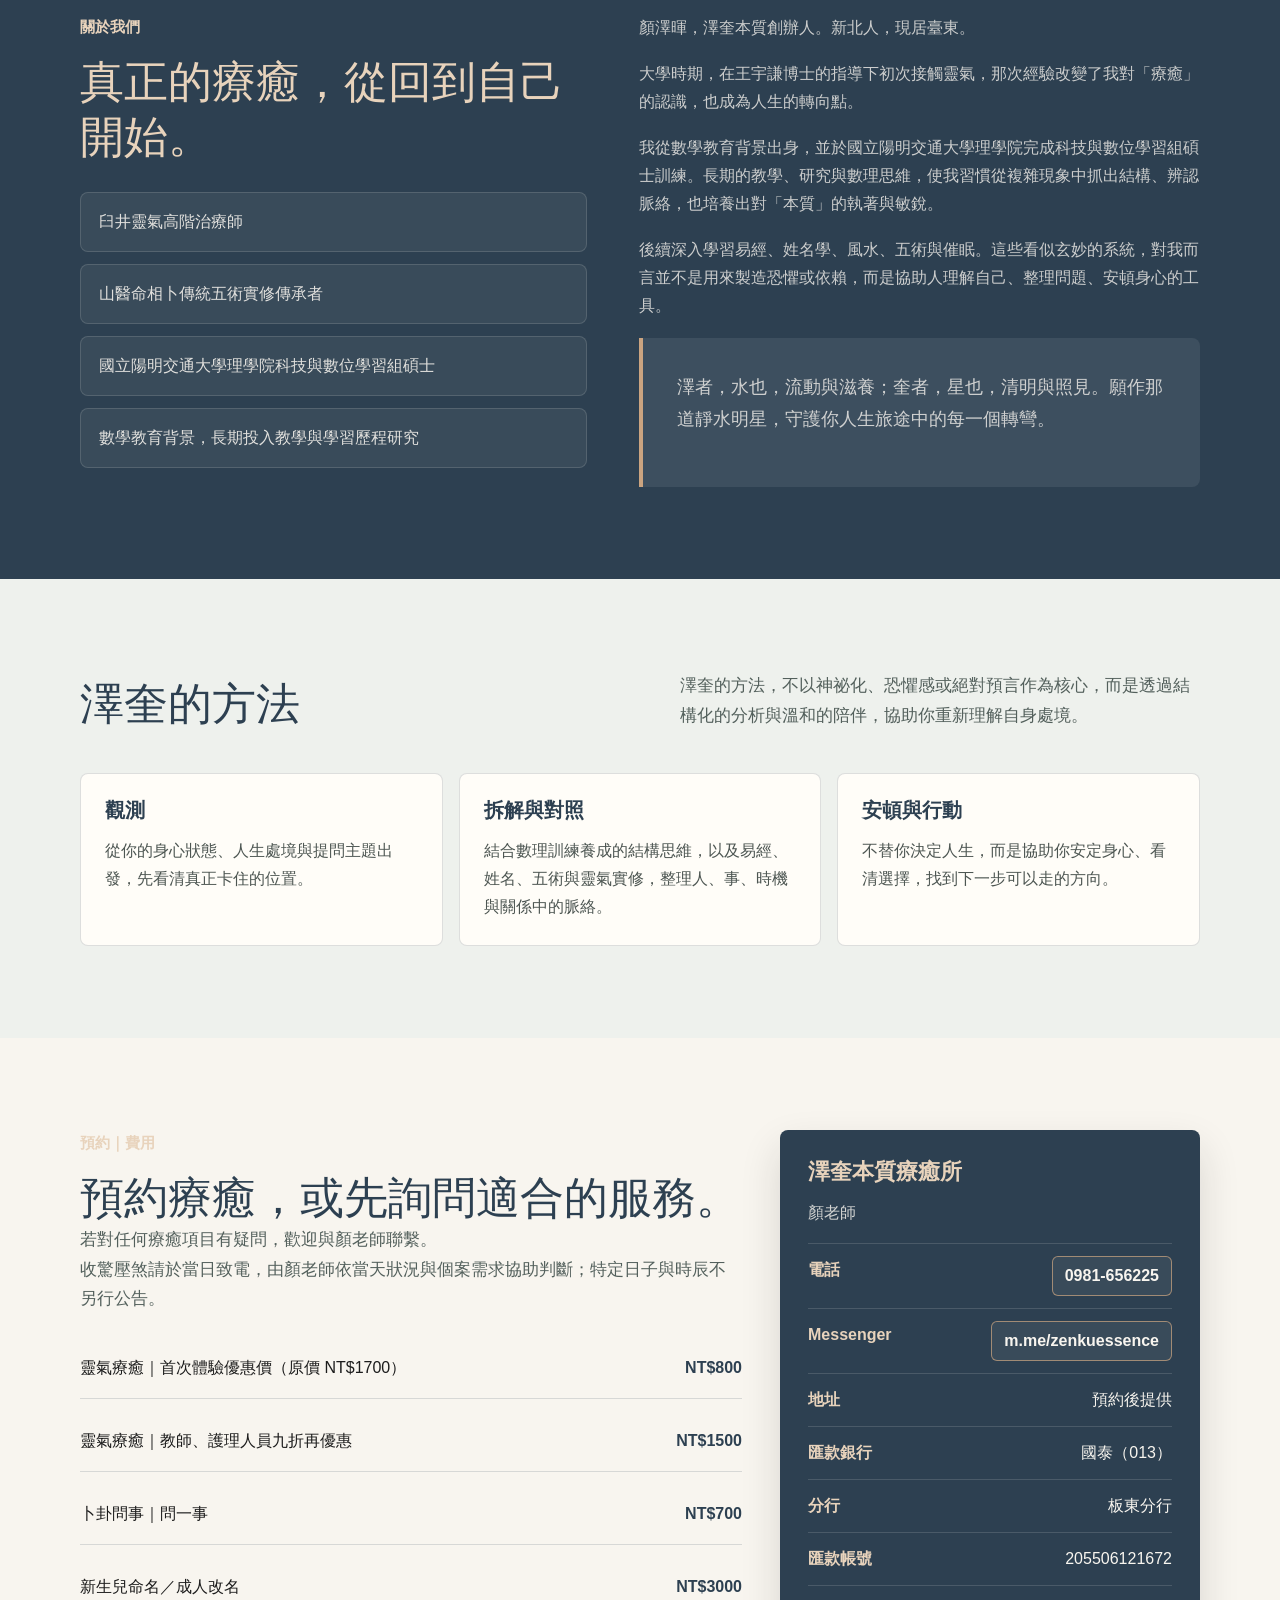
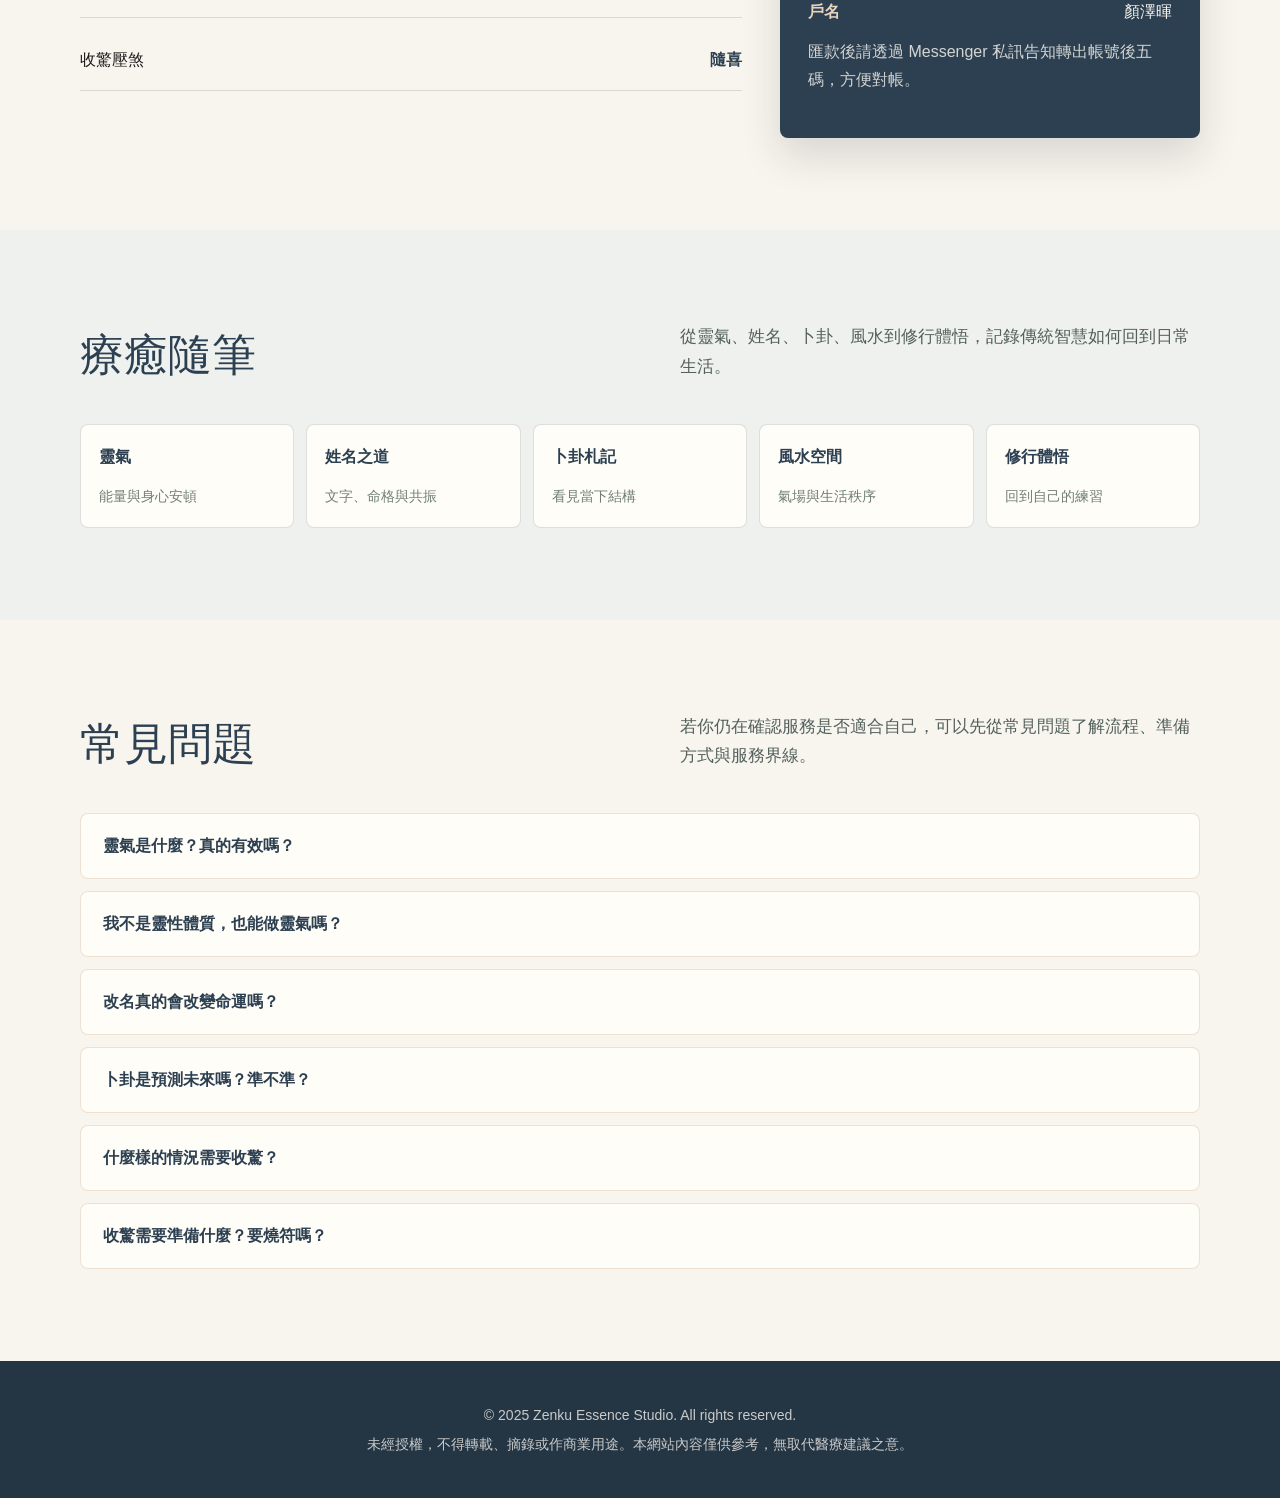
==== commit 19c9a0a1: "Combine Reiki first-time and regular pricing" ====
--- a/index.html
+++ b/index.html
@@ -810,8 +810,7 @@
             <h2 class="section-title">預約療癒，或先詢問適合的服務。</h2>
             <p class="lead">若對任何療癒項目有疑問，歡迎與顏老師聯繫。<br>收驚壓煞請於當日致電，由顏老師依當天狀況與個案需求協助判斷；特定日子與時辰不另行公告。</p>
             <div class="price-list" aria-label="服務費用">
-              <div class="price-row"><span>靈氣療癒｜首次體驗優惠價</span><span>NT$800</span></div>
-              <div class="price-row"><span>靈氣療癒｜原價</span><span>NT$1700</span></div>
+              <div class="price-row"><span>靈氣療癒｜首次體驗優惠價（原價 NT$1700）</span><span>NT$800</span></div>
               <div class="price-row"><span>靈氣療癒｜教師、護理人員九折再優惠</span><span>NT$1500</span></div>
               <div class="price-row"><span>卜卦問事｜問一事</span><span>NT$700</span></div>
               <div class="price-row"><span>新生兒命名／成人改名</span><span>NT$3000</span></div>
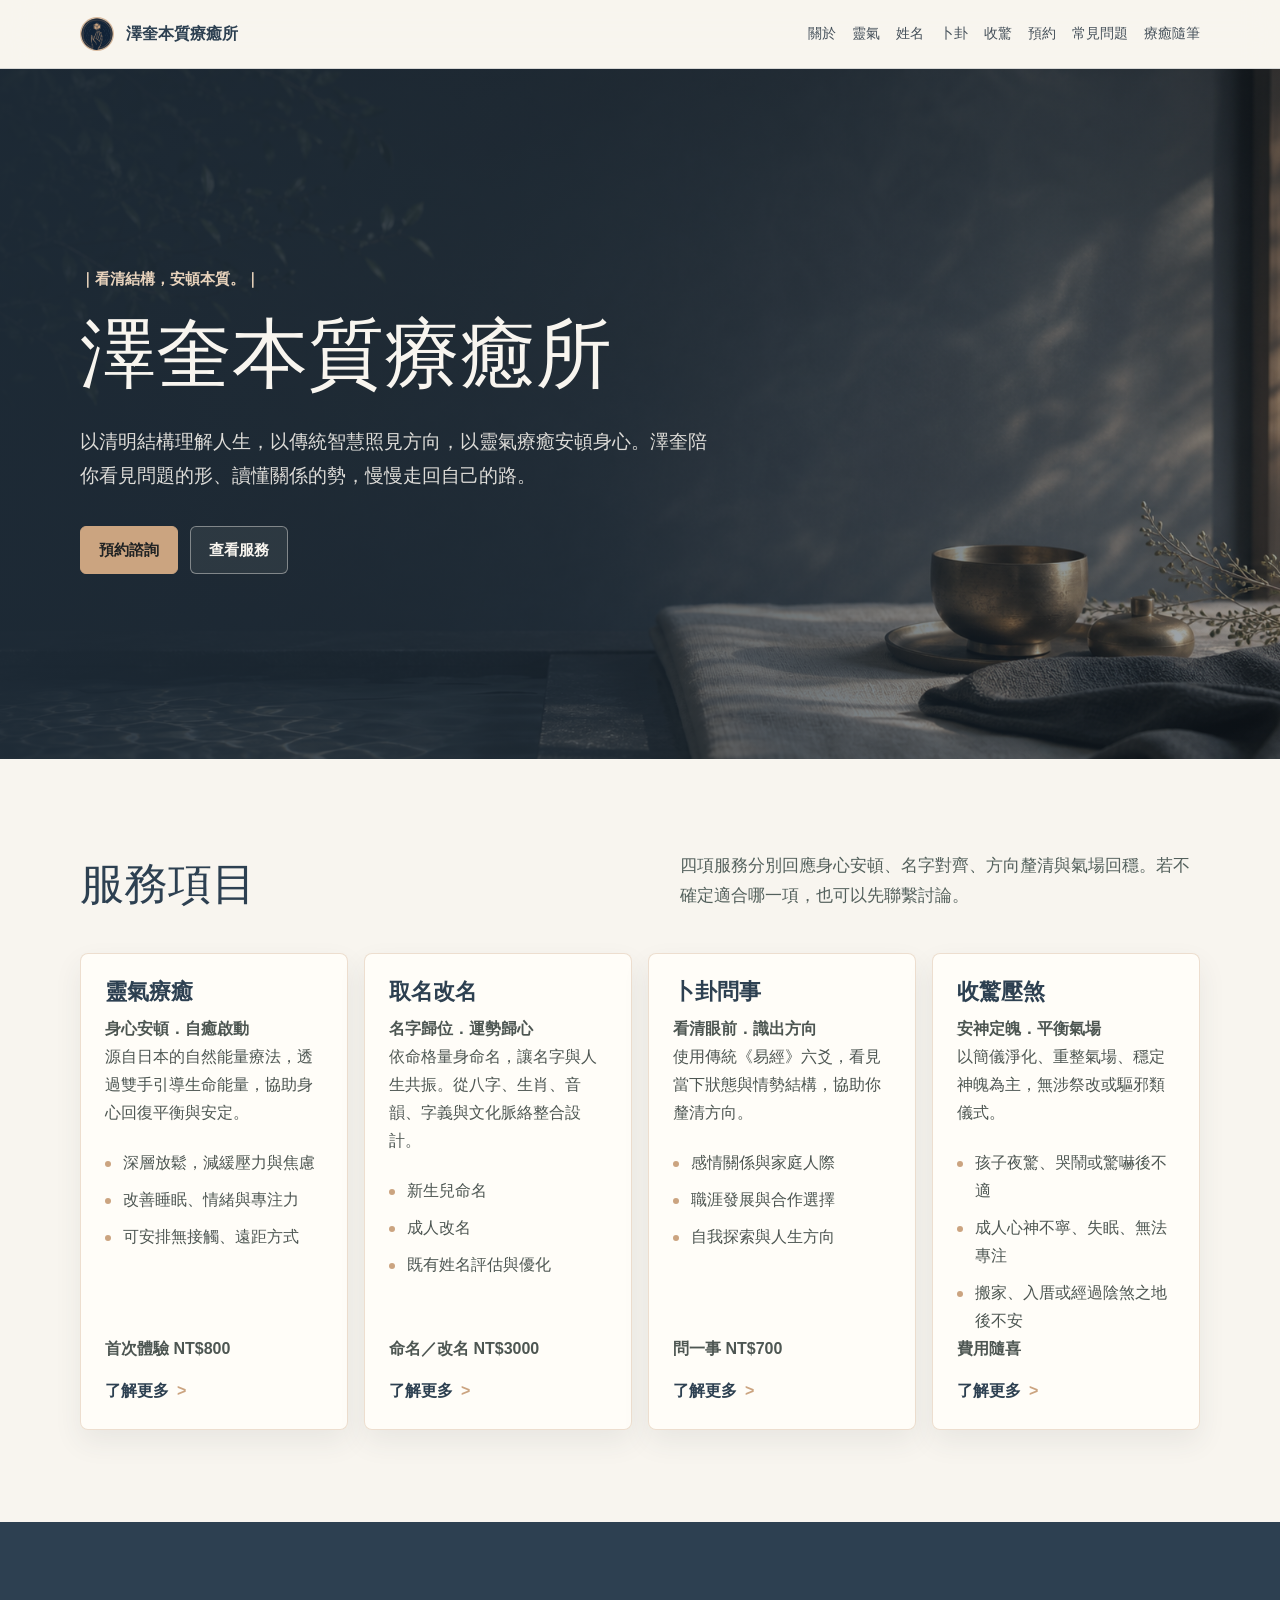
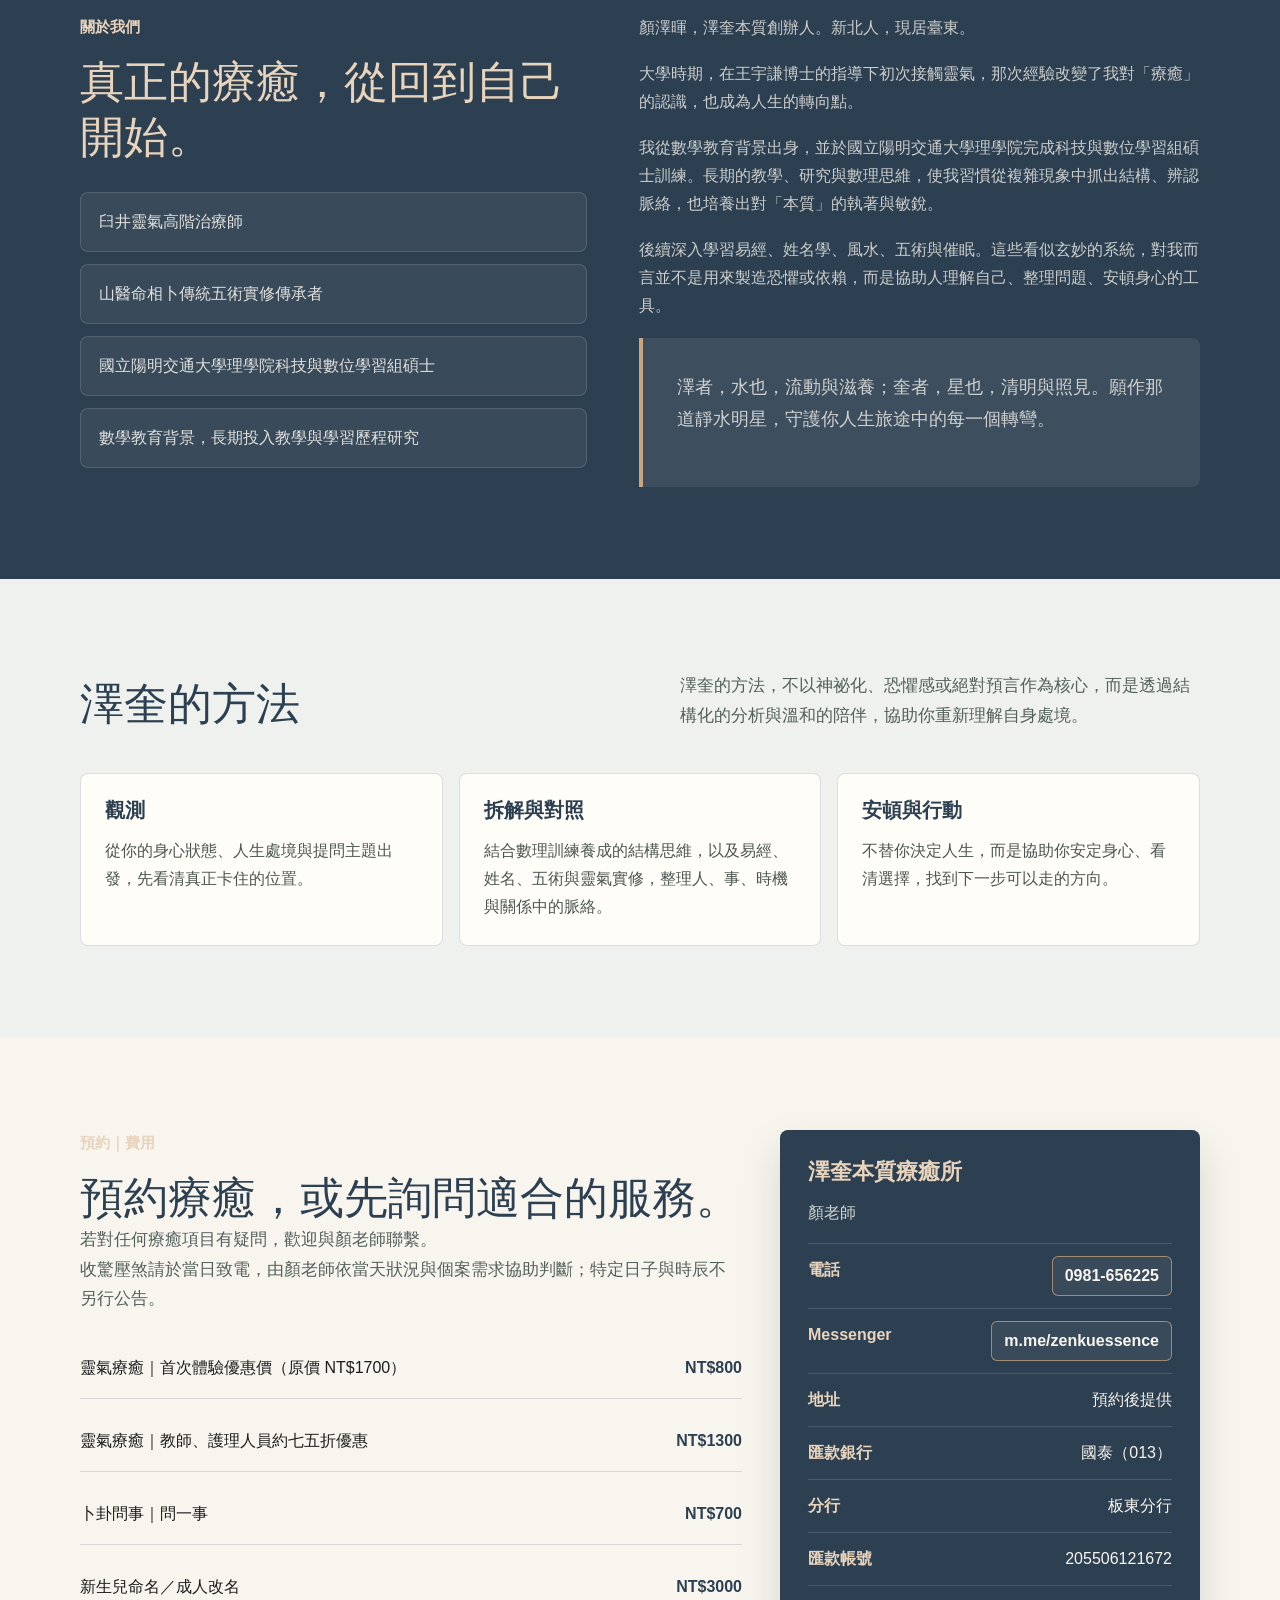
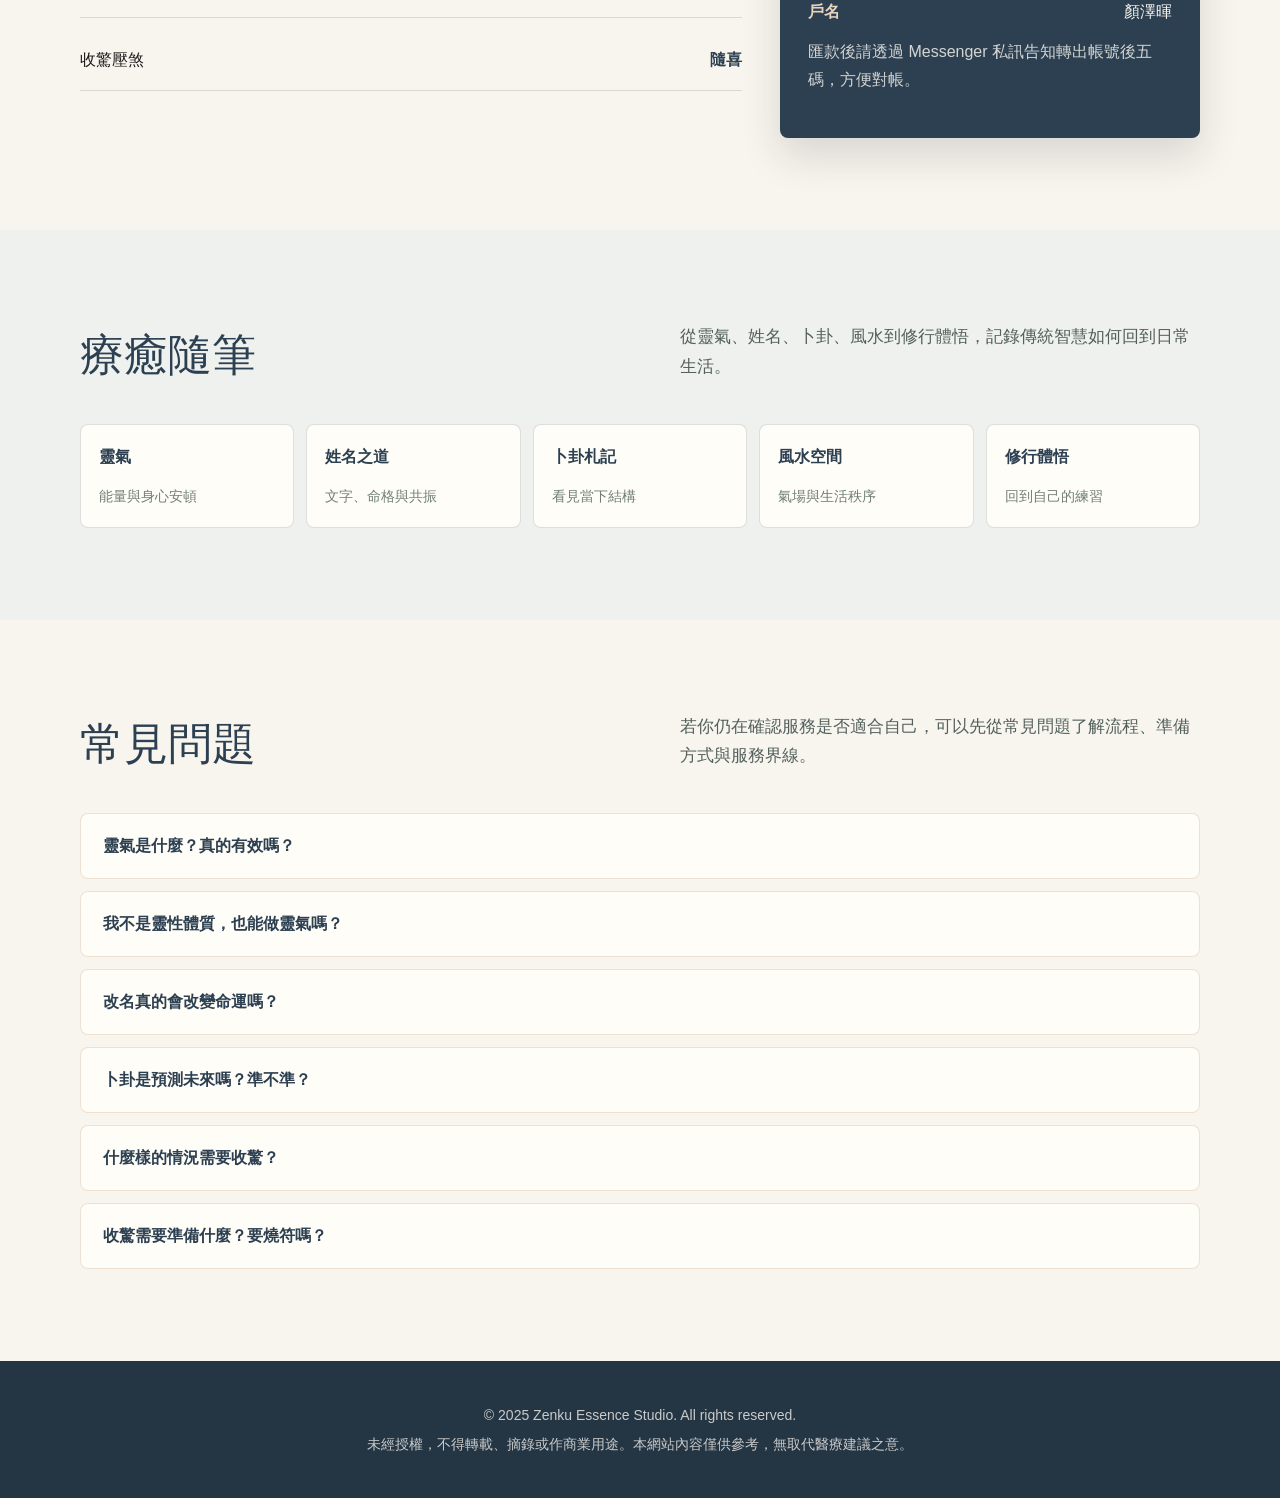
==== commit be3a50c5: "Update Reiki educator and nurse offer to 1300" ====
--- a/index.html
+++ b/index.html
@@ -811,7 +811,7 @@
             <p class="lead">若對任何療癒項目有疑問，歡迎與顏老師聯繫。<br>收驚壓煞請於當日致電，由顏老師依當天狀況與個案需求協助判斷；特定日子與時辰不另行公告。</p>
             <div class="price-list" aria-label="服務費用">
               <div class="price-row"><span>靈氣療癒｜首次體驗優惠價（原價 NT$1700）</span><span>NT$800</span></div>
-              <div class="price-row"><span>靈氣療癒｜教師、護理人員九折再優惠</span><span>NT$1500</span></div>
+              <div class="price-row"><span>靈氣療癒｜教師、護理人員約七五折優惠</span><span>NT$1300</span></div>
               <div class="price-row"><span>卜卦問事｜問一事</span><span>NT$700</span></div>
               <div class="price-row"><span>新生兒命名／成人改名</span><span>NT$3000</span></div>
               <div class="price-row"><span>收驚壓煞</span><span>隨喜</span></div>
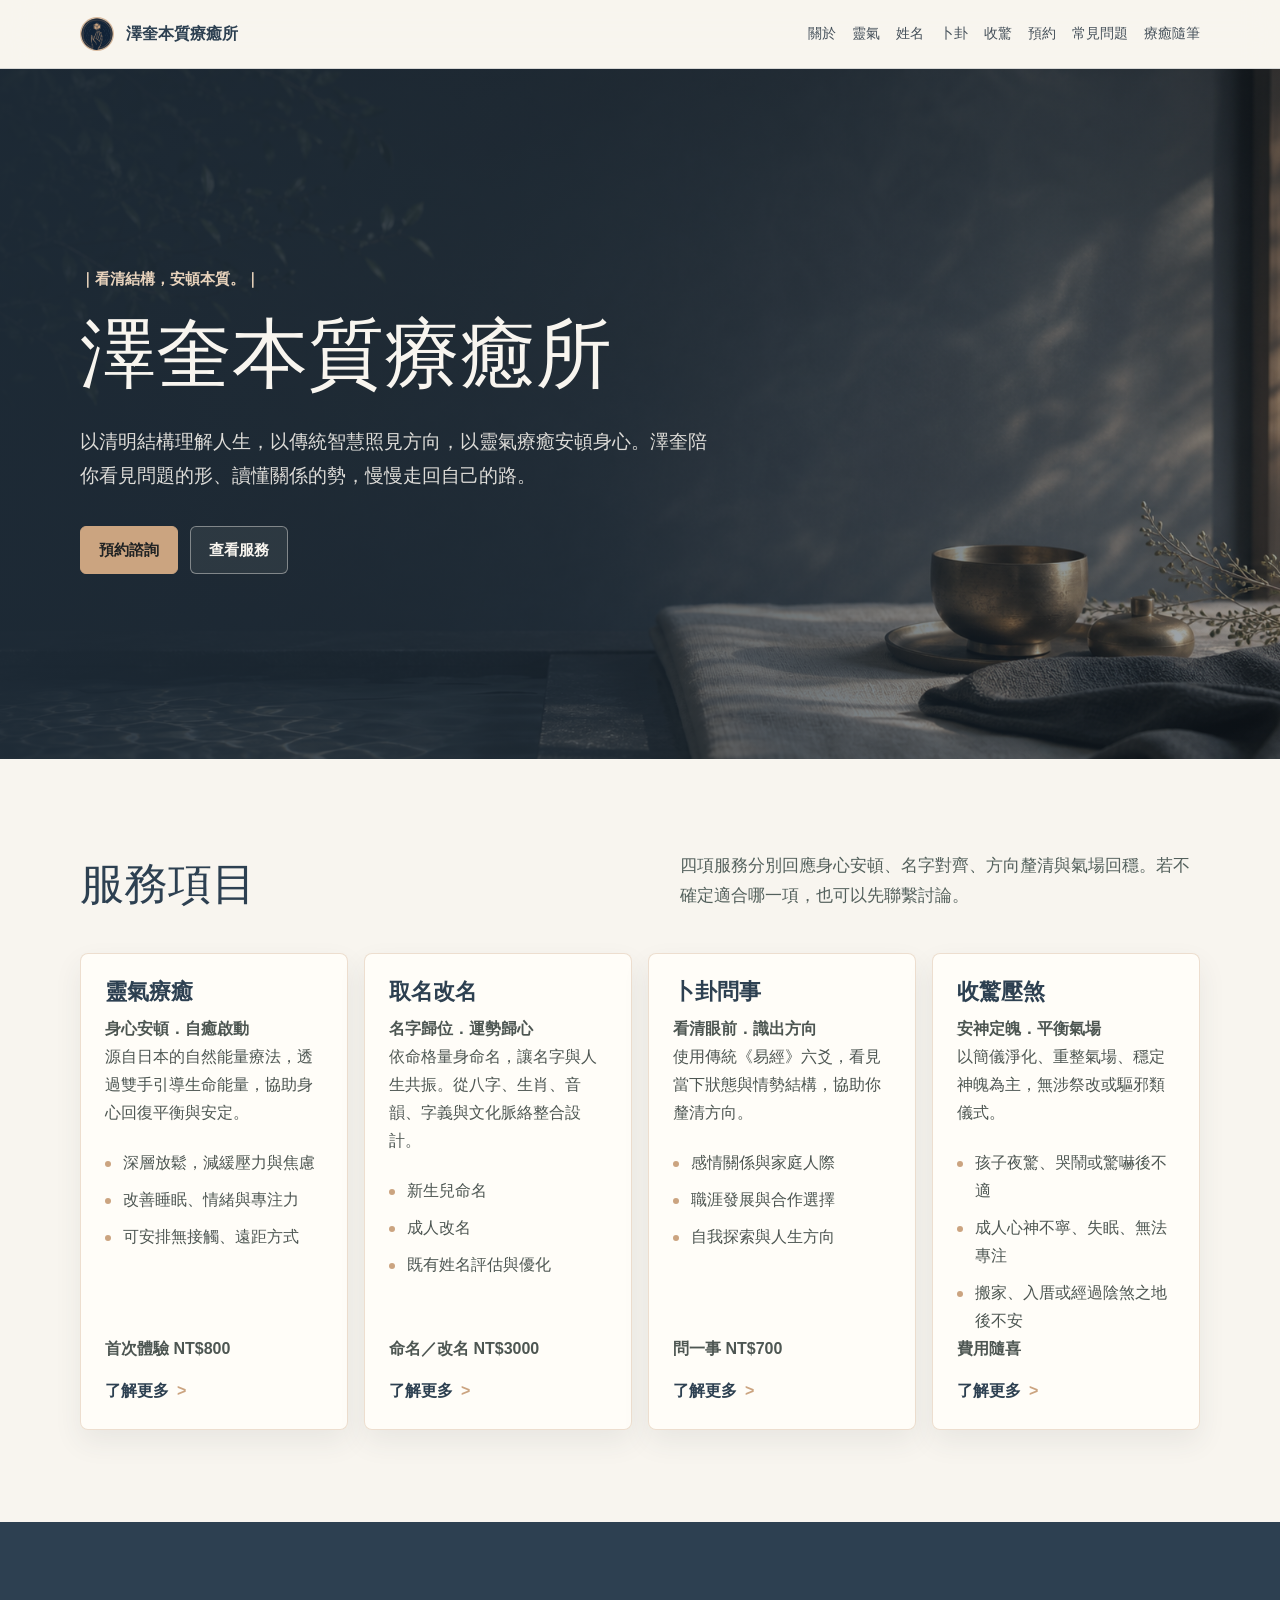
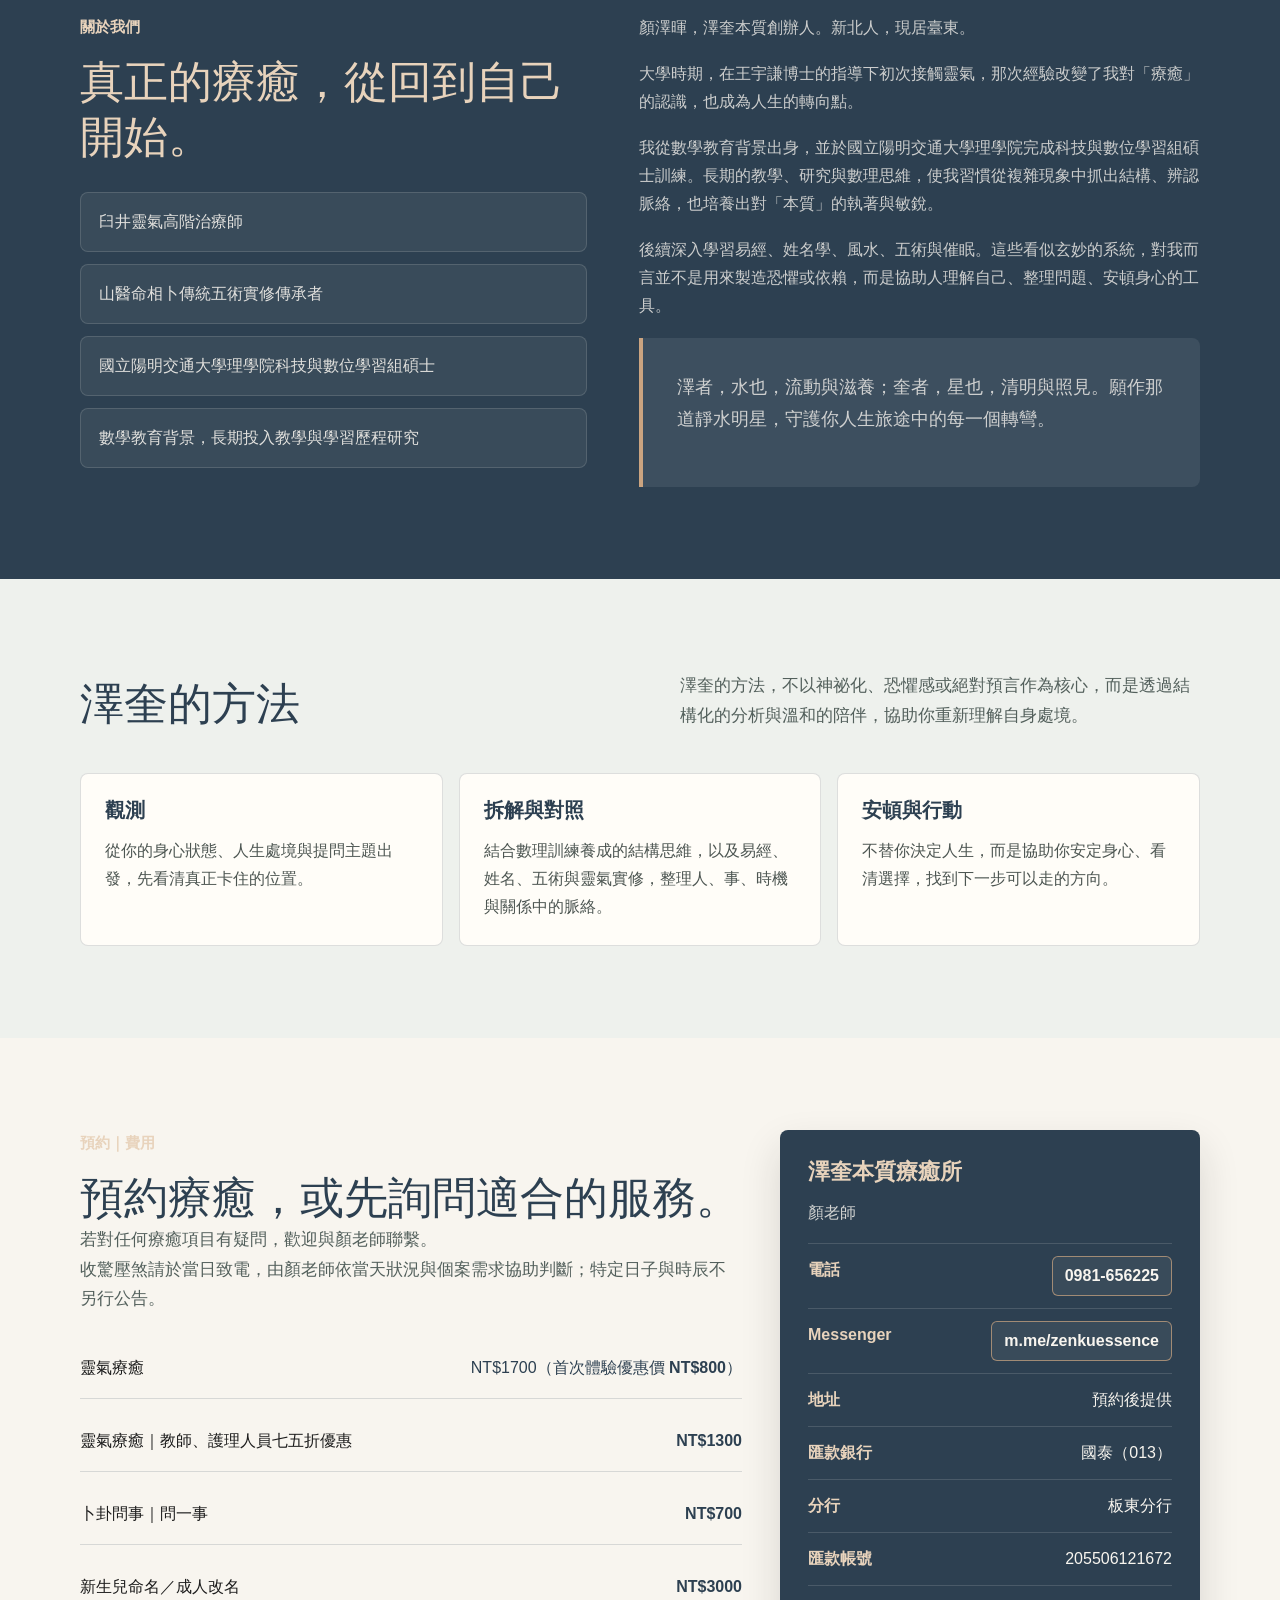
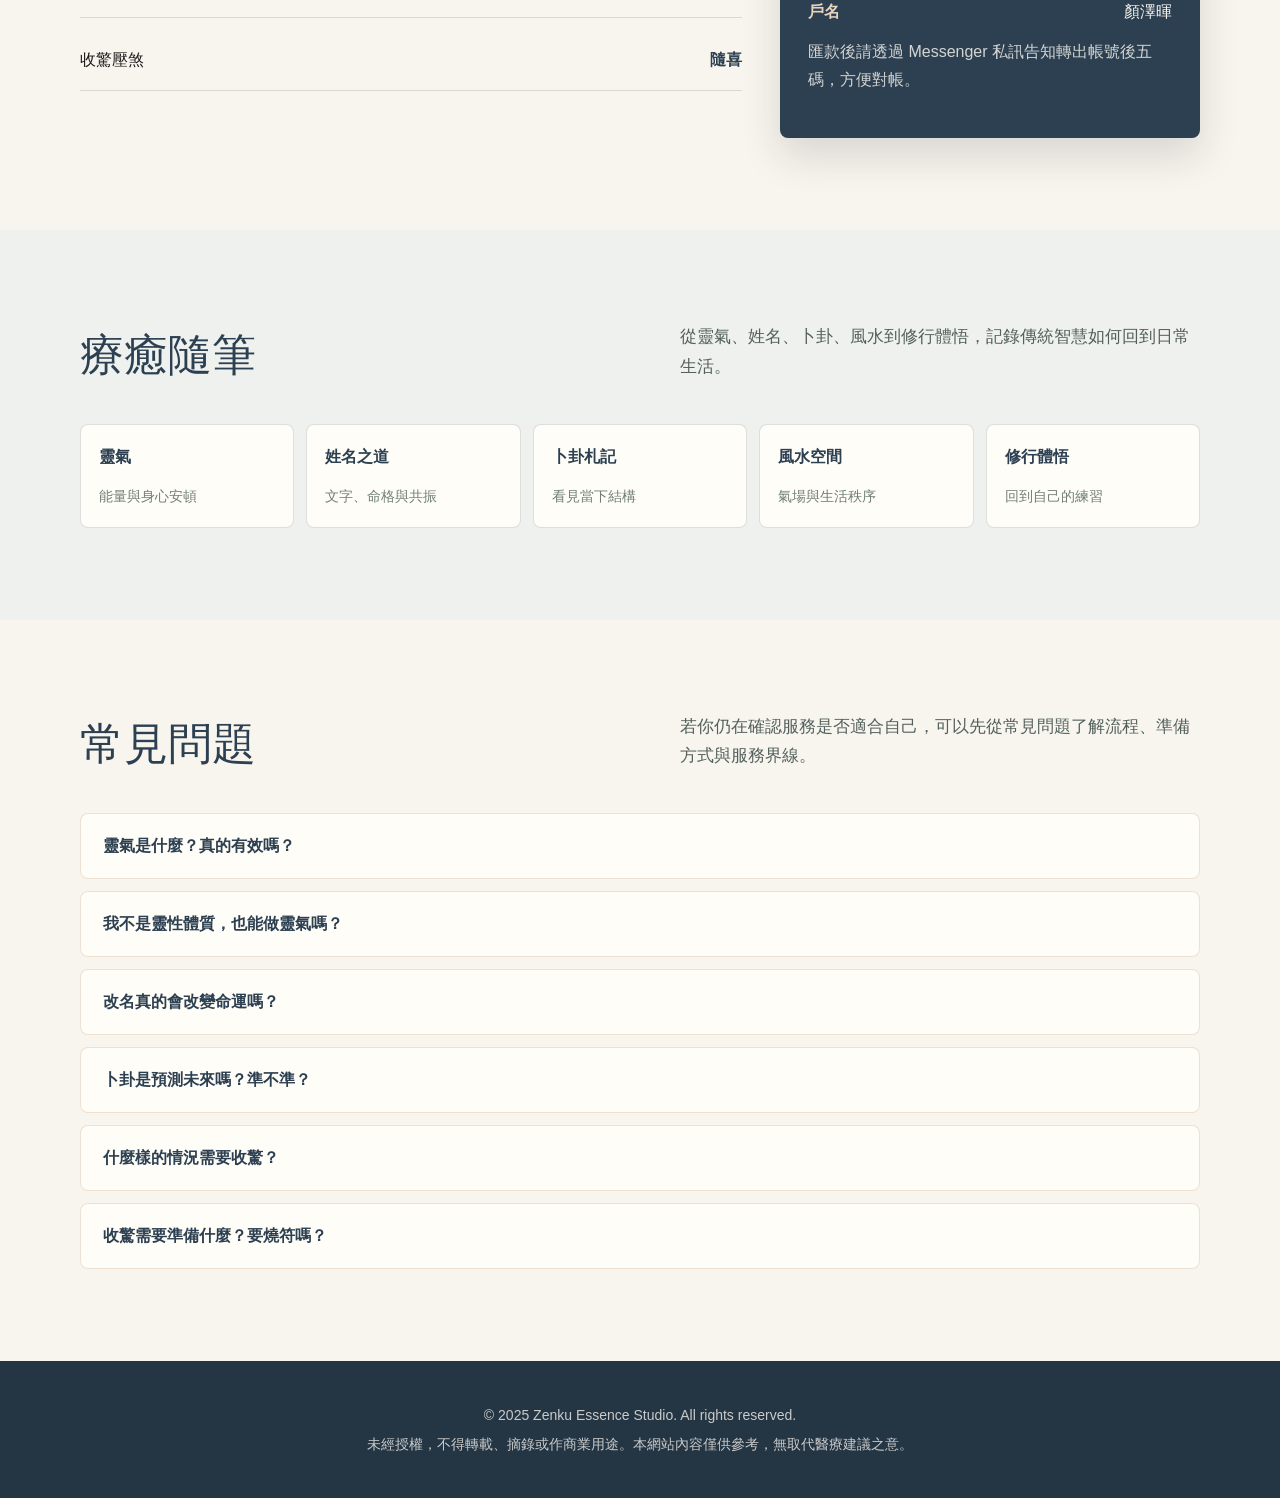
==== commit 51a57f43: "Show Reiki regular and first-time prices together" ====
--- a/index.html
+++ b/index.html
@@ -810,8 +810,8 @@
             <h2 class="section-title">預約療癒，或先詢問適合的服務。</h2>
             <p class="lead">若對任何療癒項目有疑問，歡迎與顏老師聯繫。<br>收驚壓煞請於當日致電，由顏老師依當天狀況與個案需求協助判斷；特定日子與時辰不另行公告。</p>
             <div class="price-list" aria-label="服務費用">
-              <div class="price-row"><span>靈氣療癒｜首次體驗優惠價（原價 NT$1700）</span><span>NT$800</span></div>
-              <div class="price-row"><span>靈氣療癒｜教師、護理人員約七五折優惠</span><span>NT$1300</span></div>
+              <div class="price-row"><span>靈氣療癒</span><span style="font-weight: 400; white-space: normal;">NT$1700（首次體驗優惠價 <strong>NT$800</strong>）</span></div>
+              <div class="price-row"><span>靈氣療癒｜教師、護理人員七五折優惠</span><span>NT$1300</span></div>
               <div class="price-row"><span>卜卦問事｜問一事</span><span>NT$700</span></div>
               <div class="price-row"><span>新生兒命名／成人改名</span><span>NT$3000</span></div>
               <div class="price-row"><span>收驚壓煞</span><span>隨喜</span></div>
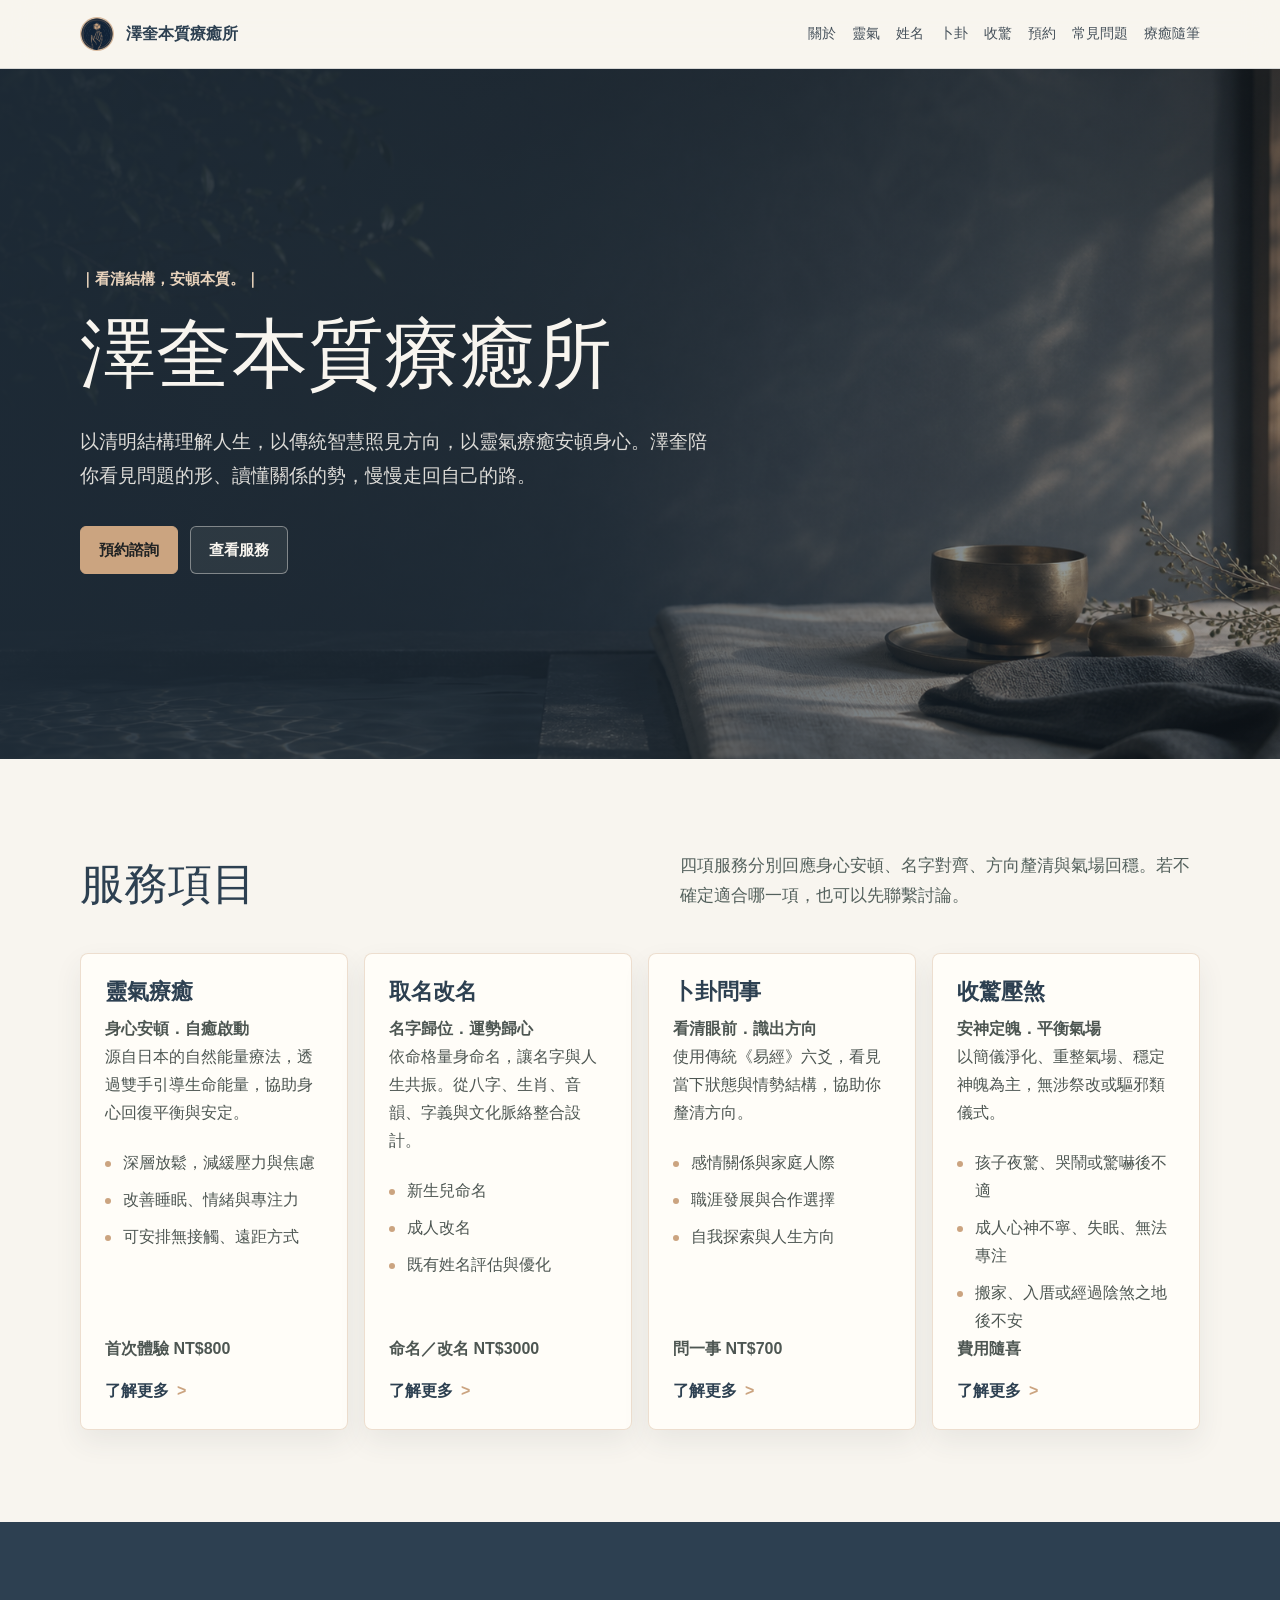
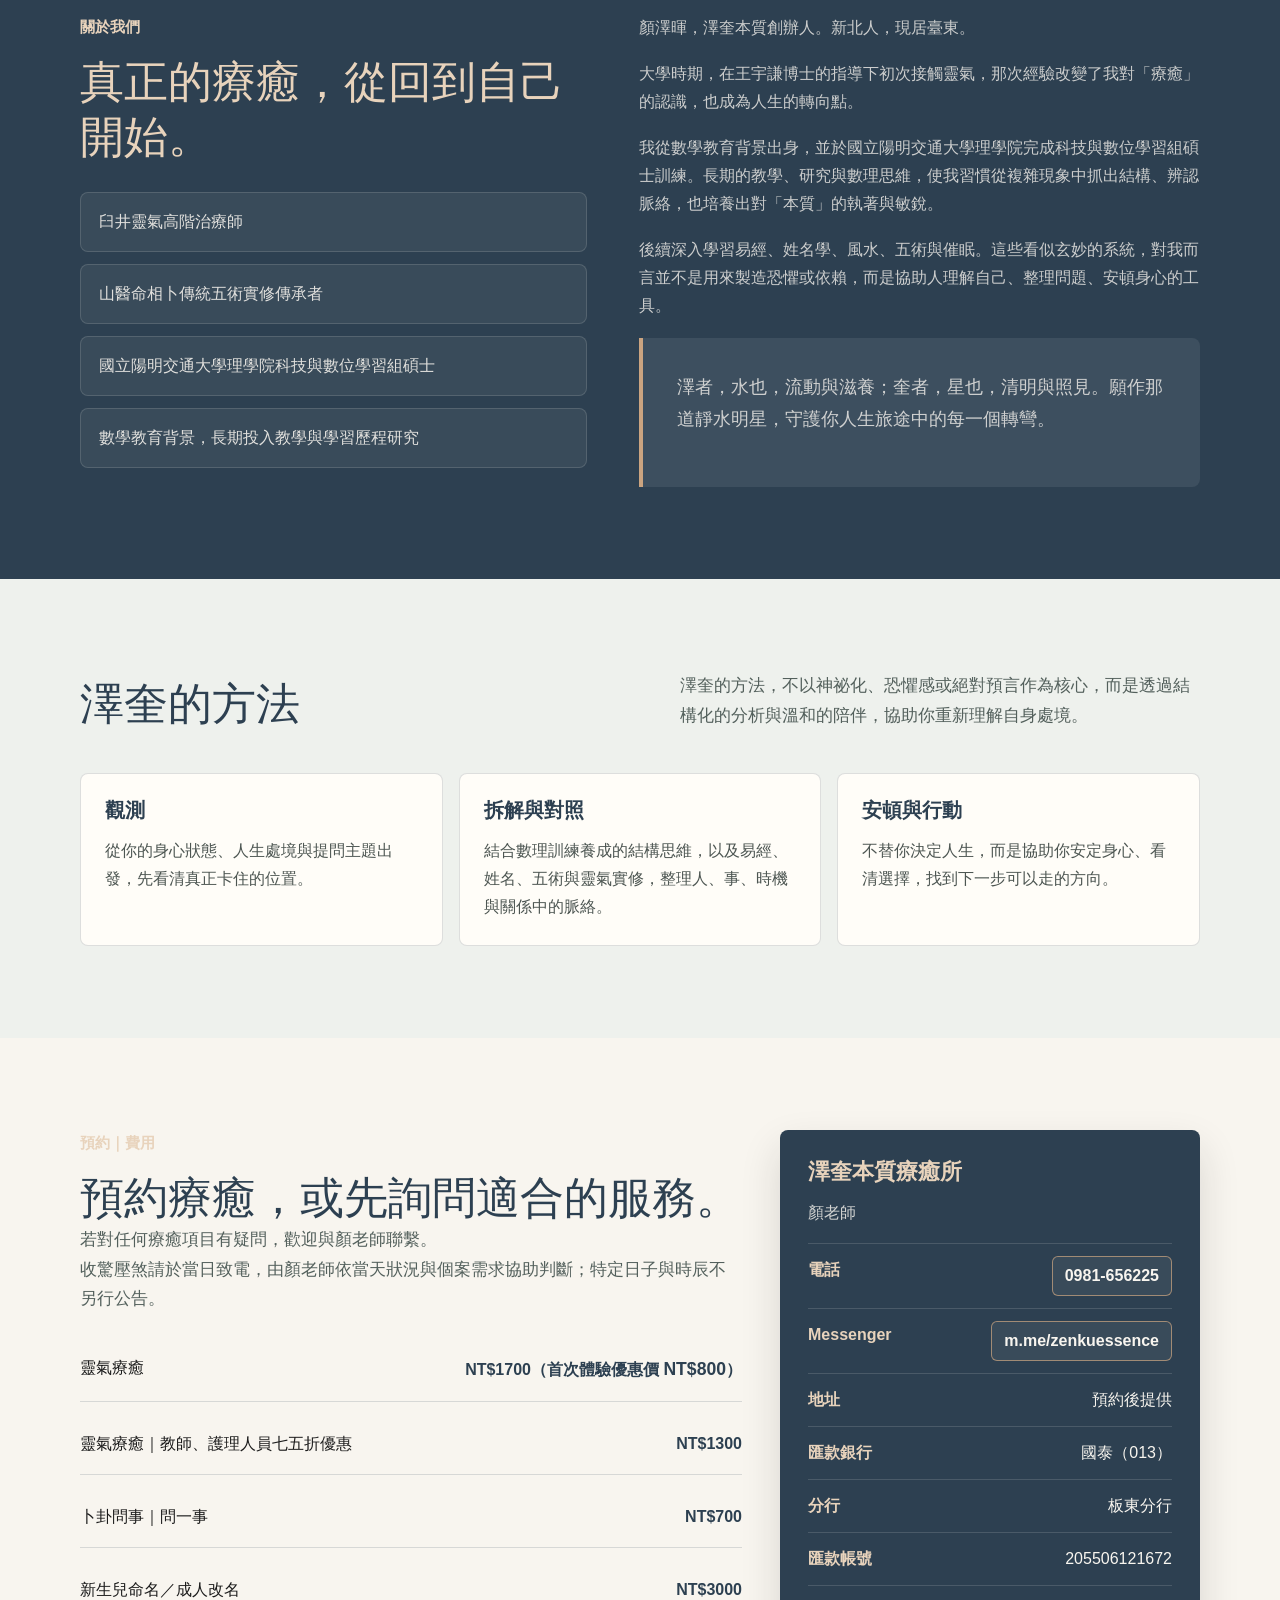
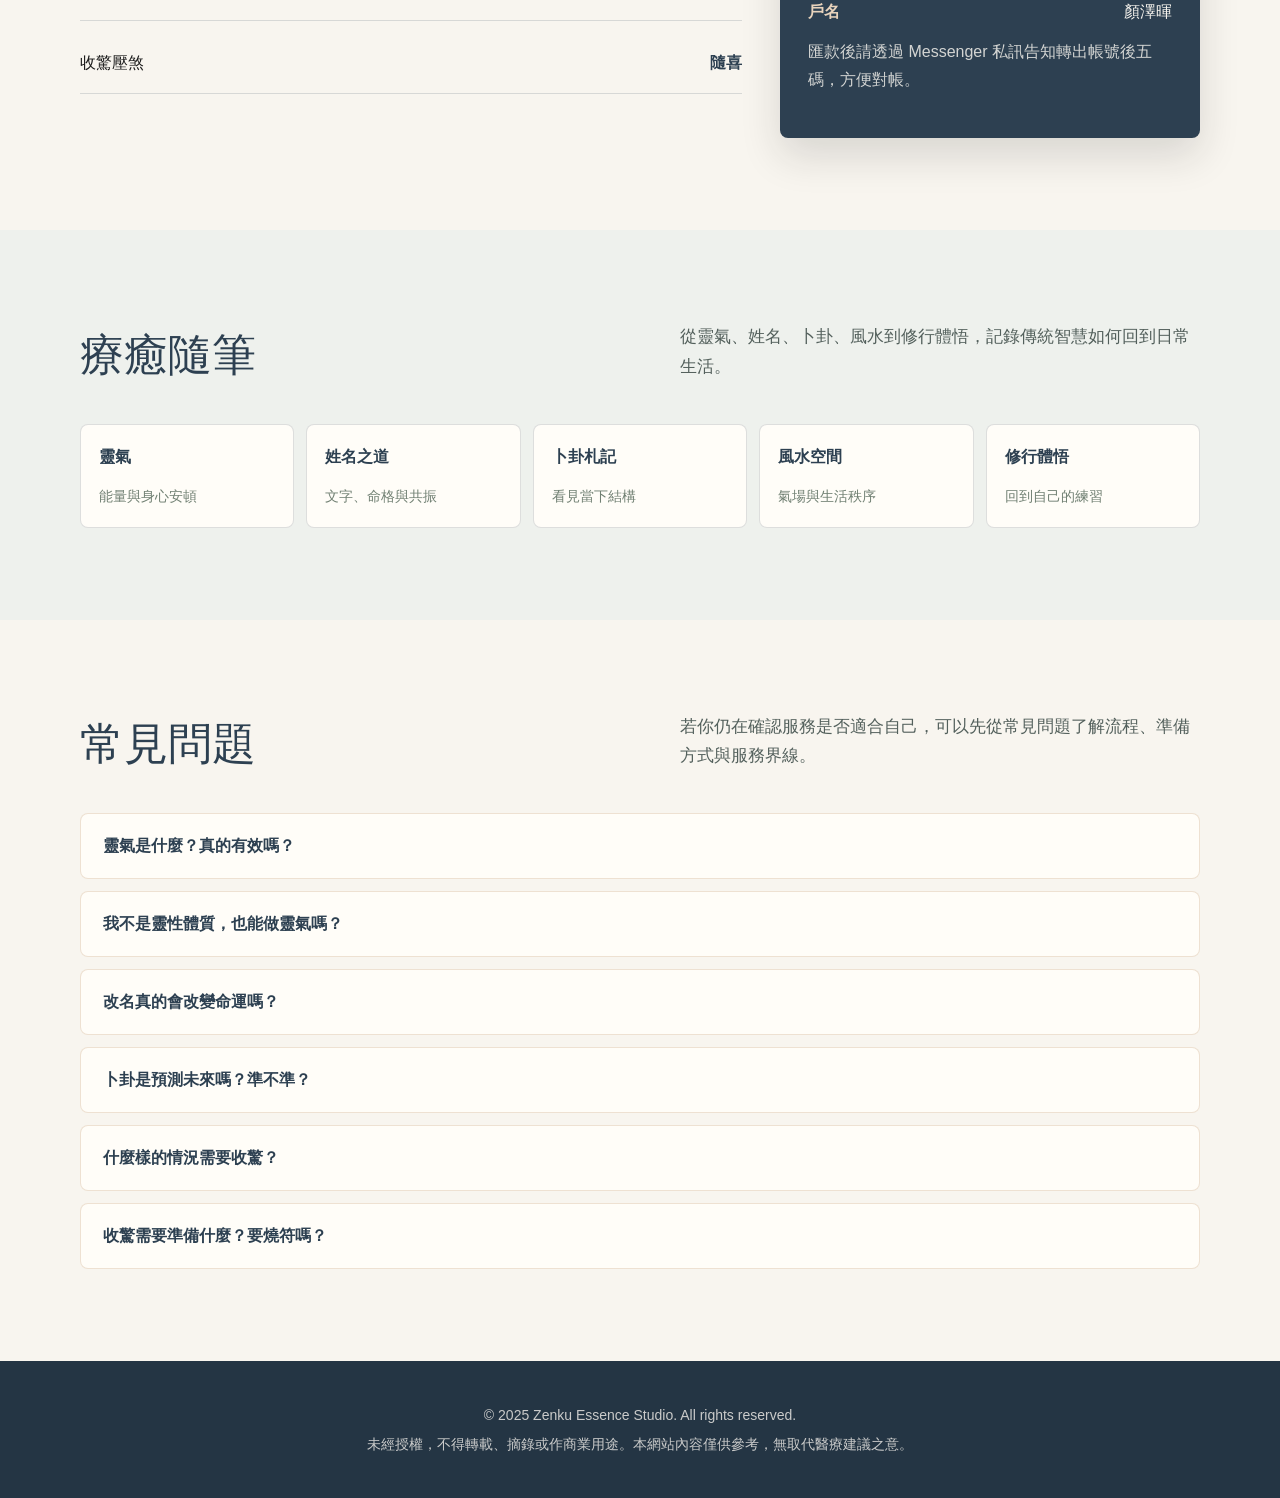
==== commit 86f561e9: "Restore reiki standard price emphasis" ====
--- a/index.html
+++ b/index.html
@@ -810,7 +810,7 @@
             <h2 class="section-title">預約療癒，或先詢問適合的服務。</h2>
             <p class="lead">若對任何療癒項目有疑問，歡迎與顏老師聯繫。<br>收驚壓煞請於當日致電，由顏老師依當天狀況與個案需求協助判斷；特定日子與時辰不另行公告。</p>
             <div class="price-list" aria-label="服務費用">
-              <div class="price-row"><span>靈氣療癒</span><span style="font-weight: 400; white-space: normal;">NT$1700（首次體驗優惠價 <strong>NT$800</strong>）</span></div>
+              <div class="price-row"><span>靈氣療癒</span><span style="white-space: normal;">NT$1700（首次體驗優惠價 <strong style="font-size: 1.1em;">NT$800</strong>）</span></div>
               <div class="price-row"><span>靈氣療癒｜教師、護理人員七五折優惠</span><span>NT$1300</span></div>
               <div class="price-row"><span>卜卦問事｜問一事</span><span>NT$700</span></div>
               <div class="price-row"><span>新生兒命名／成人改名</span><span>NT$3000</span></div>
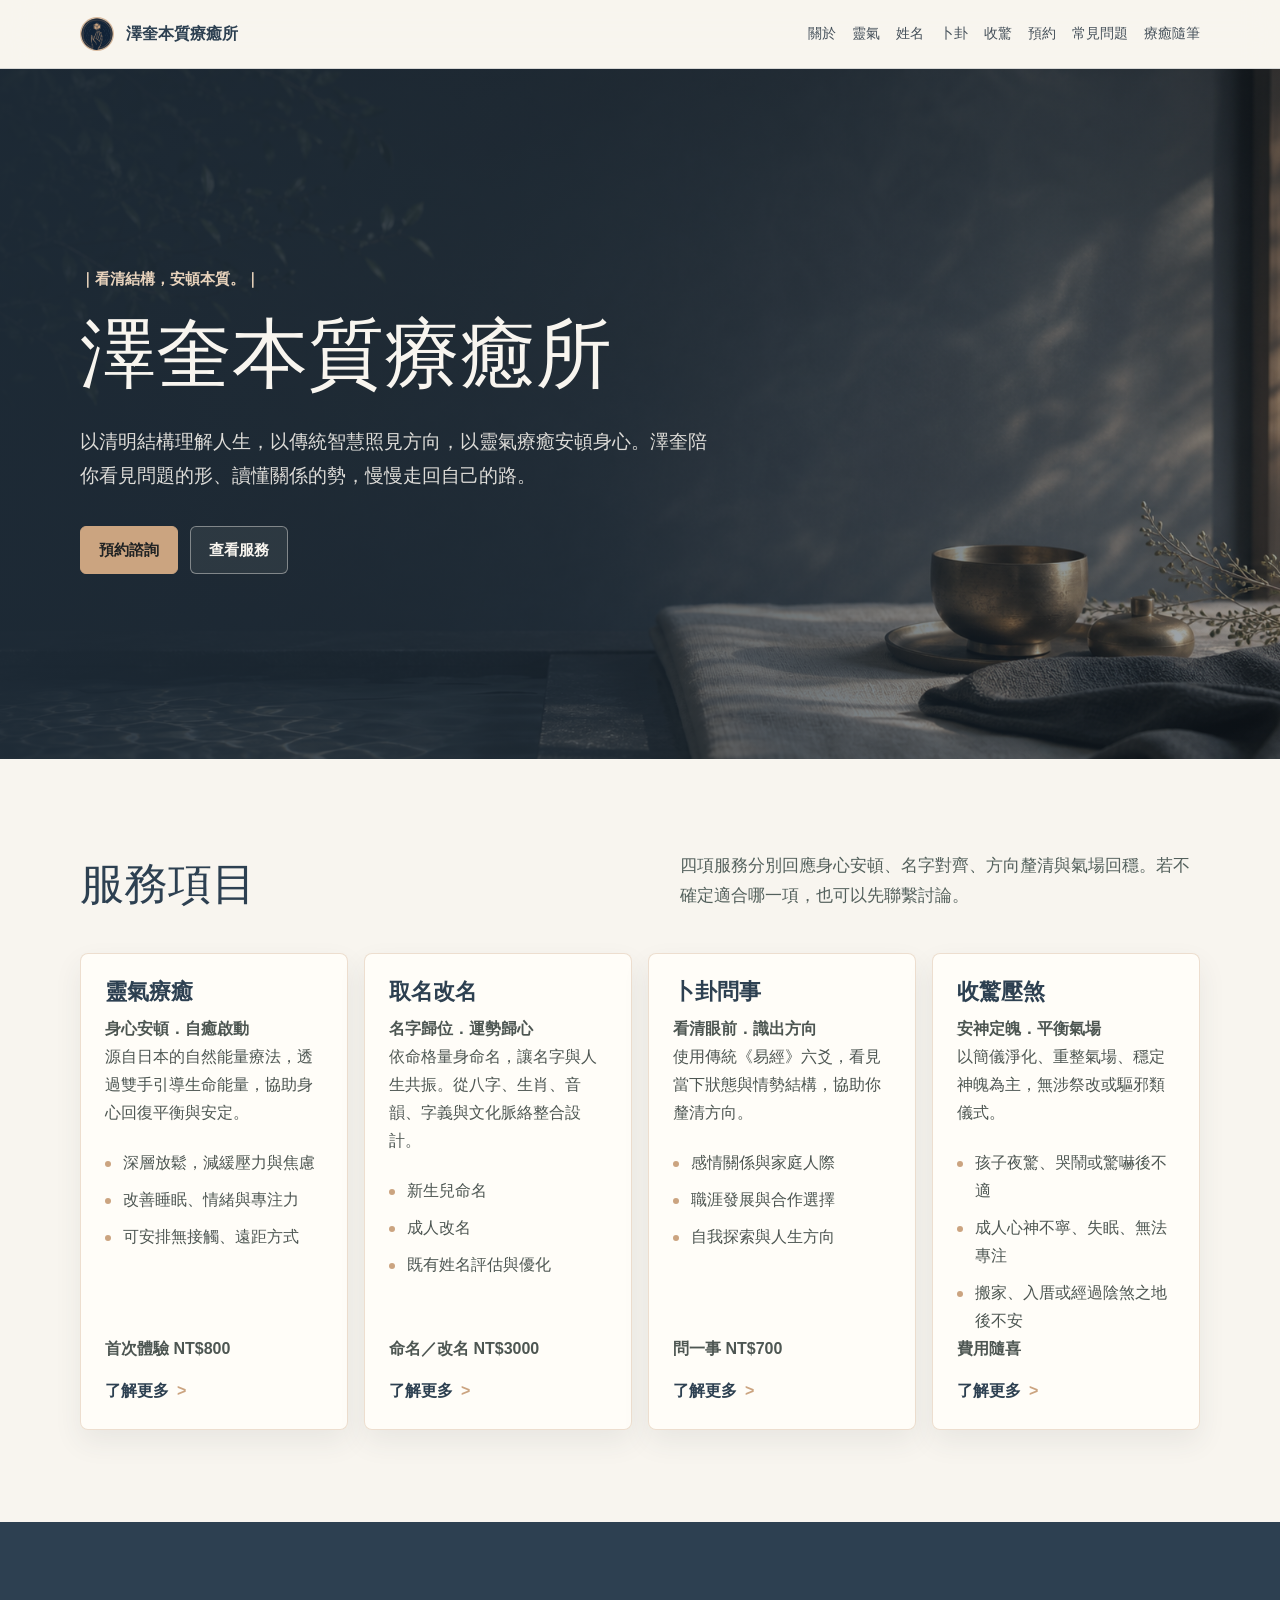
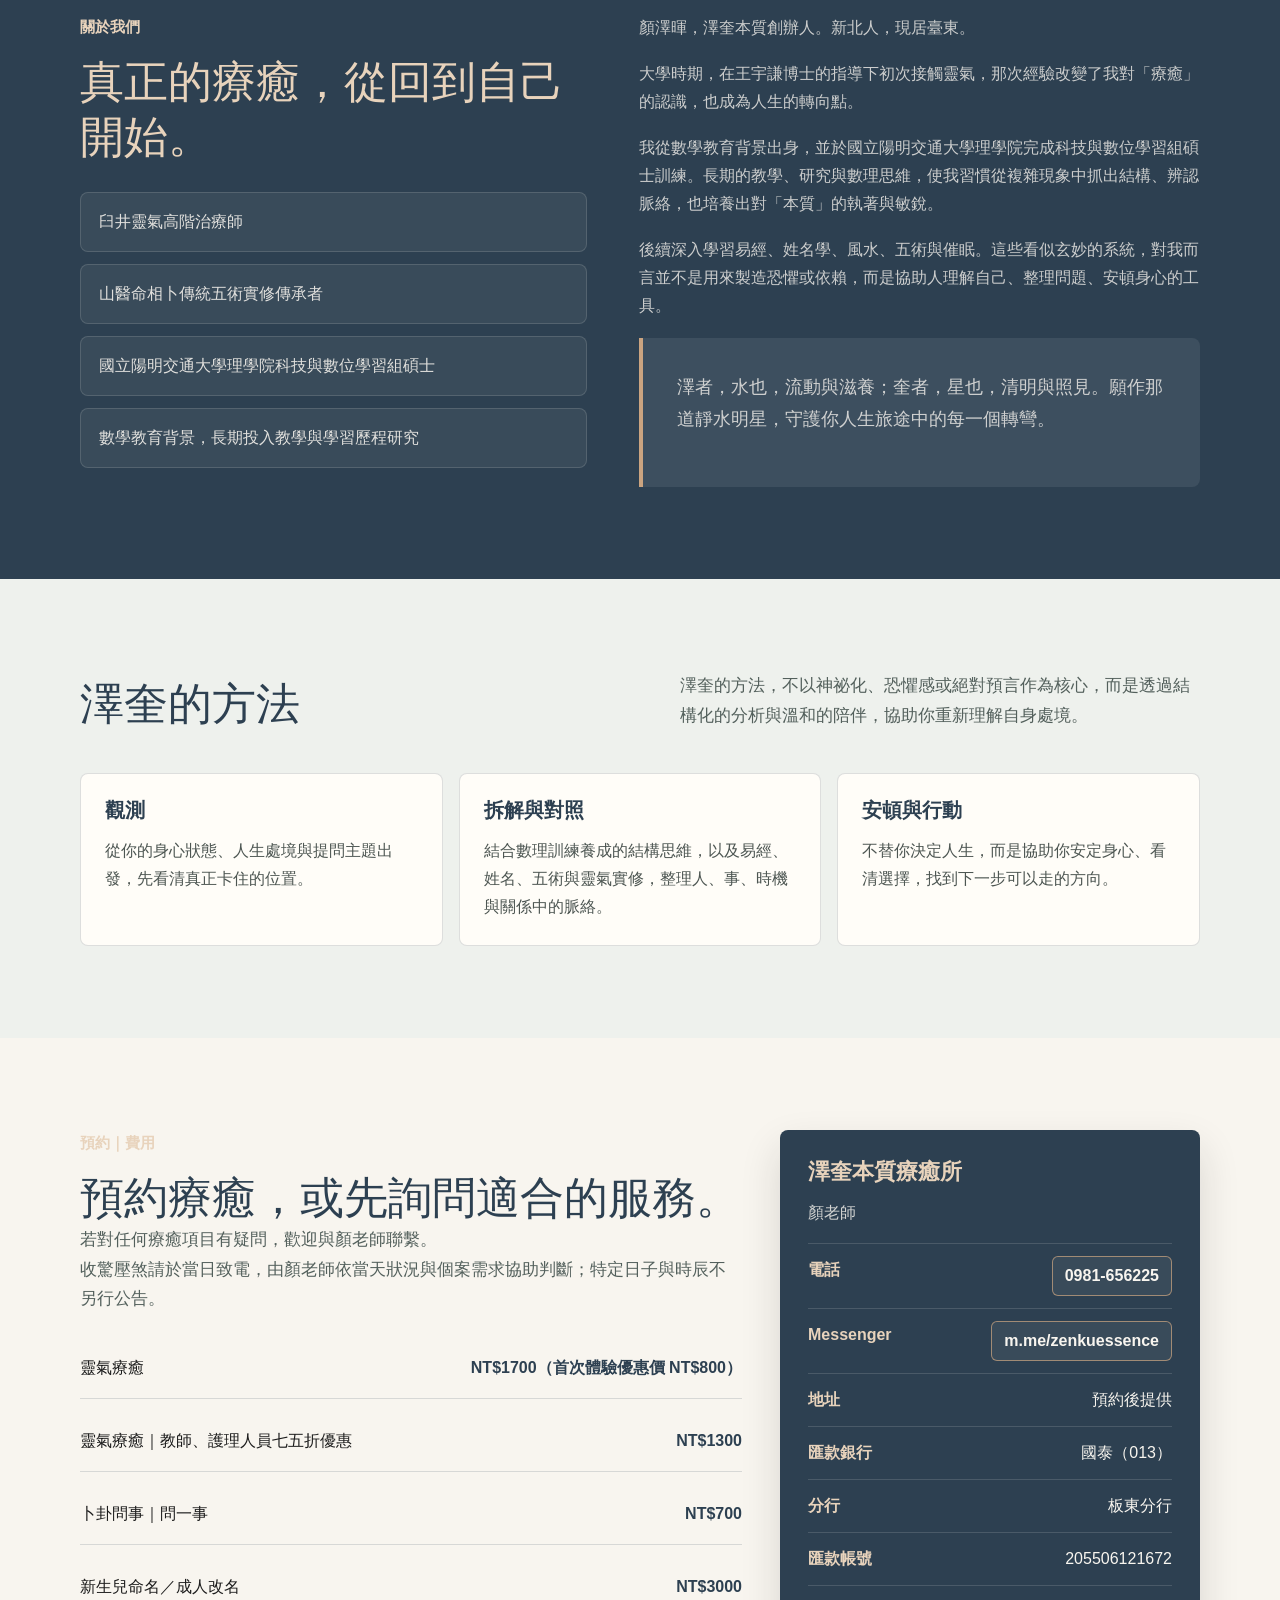
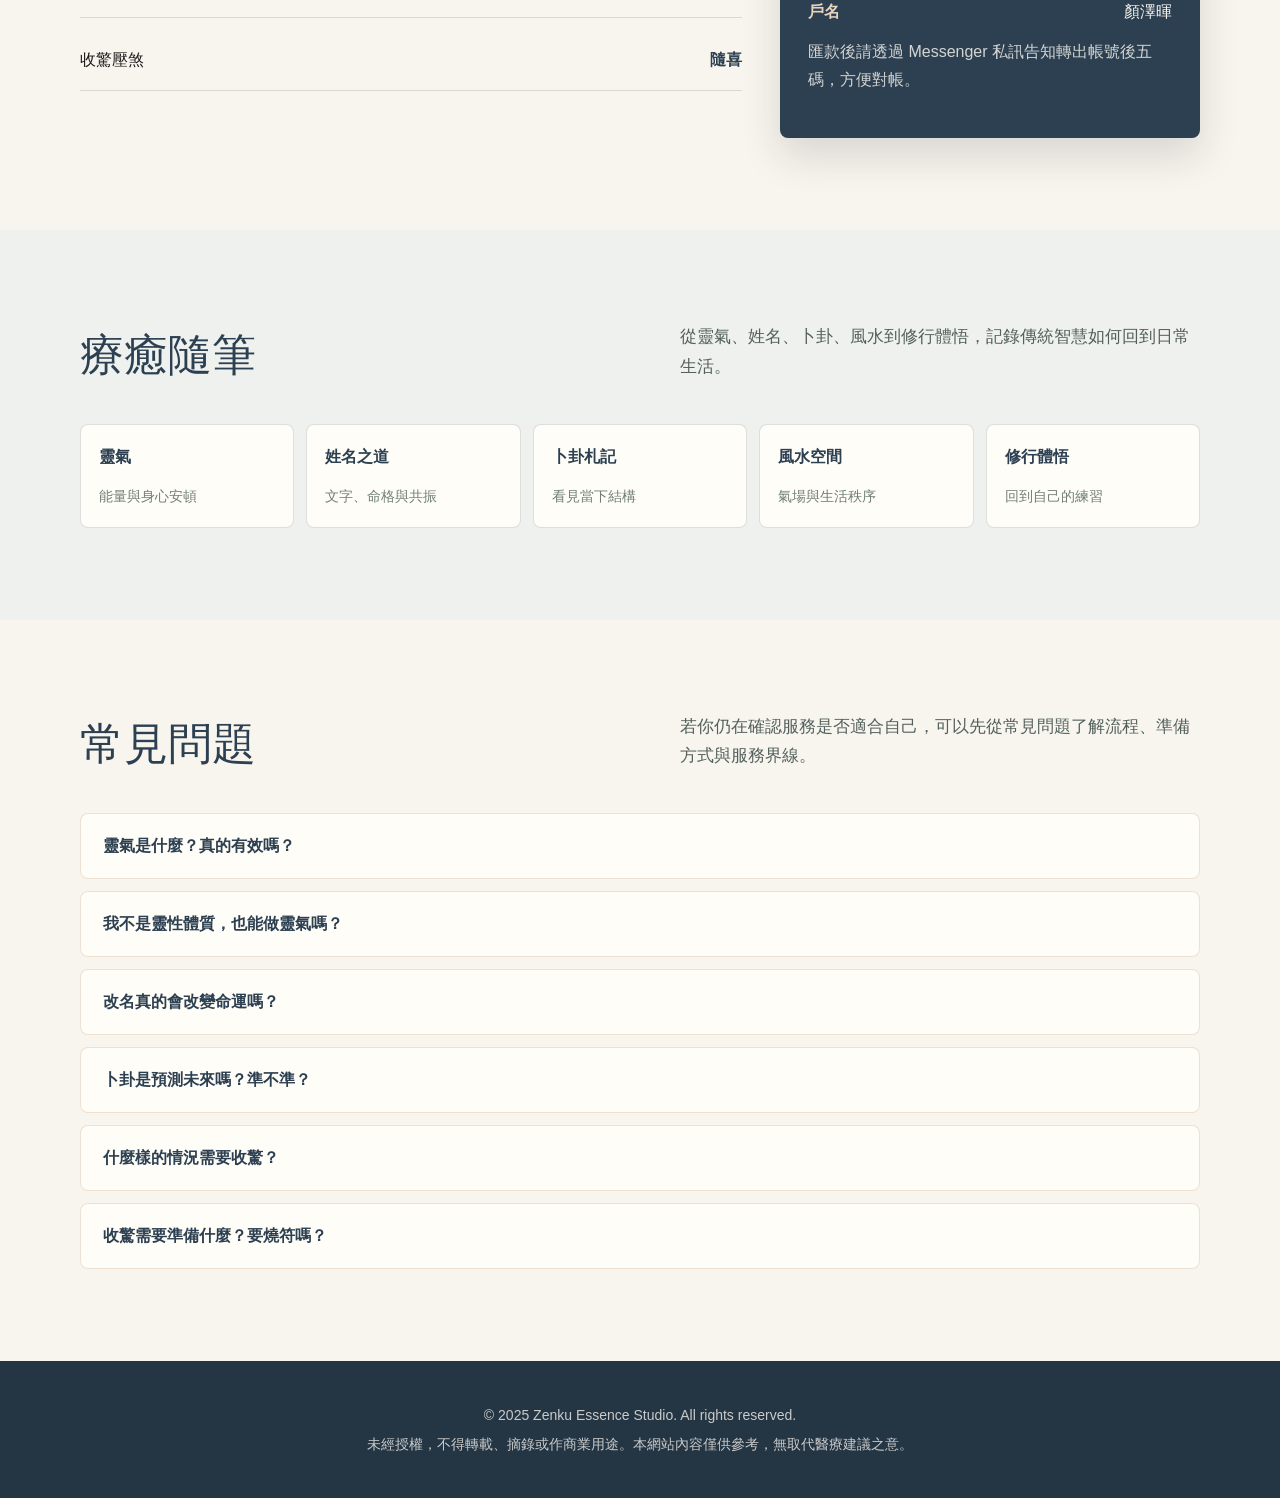
==== commit 2152c3d7: "Match first visit price size to standard price" ====
--- a/index.html
+++ b/index.html
@@ -810,7 +810,7 @@
             <h2 class="section-title">預約療癒，或先詢問適合的服務。</h2>
             <p class="lead">若對任何療癒項目有疑問，歡迎與顏老師聯繫。<br>收驚壓煞請於當日致電，由顏老師依當天狀況與個案需求協助判斷；特定日子與時辰不另行公告。</p>
             <div class="price-list" aria-label="服務費用">
-              <div class="price-row"><span>靈氣療癒</span><span style="white-space: normal;">NT$1700（首次體驗優惠價 <strong style="font-size: 1.1em;">NT$800</strong>）</span></div>
+              <div class="price-row"><span>靈氣療癒</span><span style="white-space: normal;">NT$1700（首次體驗優惠價 <strong>NT$800</strong>）</span></div>
               <div class="price-row"><span>靈氣療癒｜教師、護理人員七五折優惠</span><span>NT$1300</span></div>
               <div class="price-row"><span>卜卦問事｜問一事</span><span>NT$700</span></div>
               <div class="price-row"><span>新生兒命名／成人改名</span><span>NT$3000</span></div>
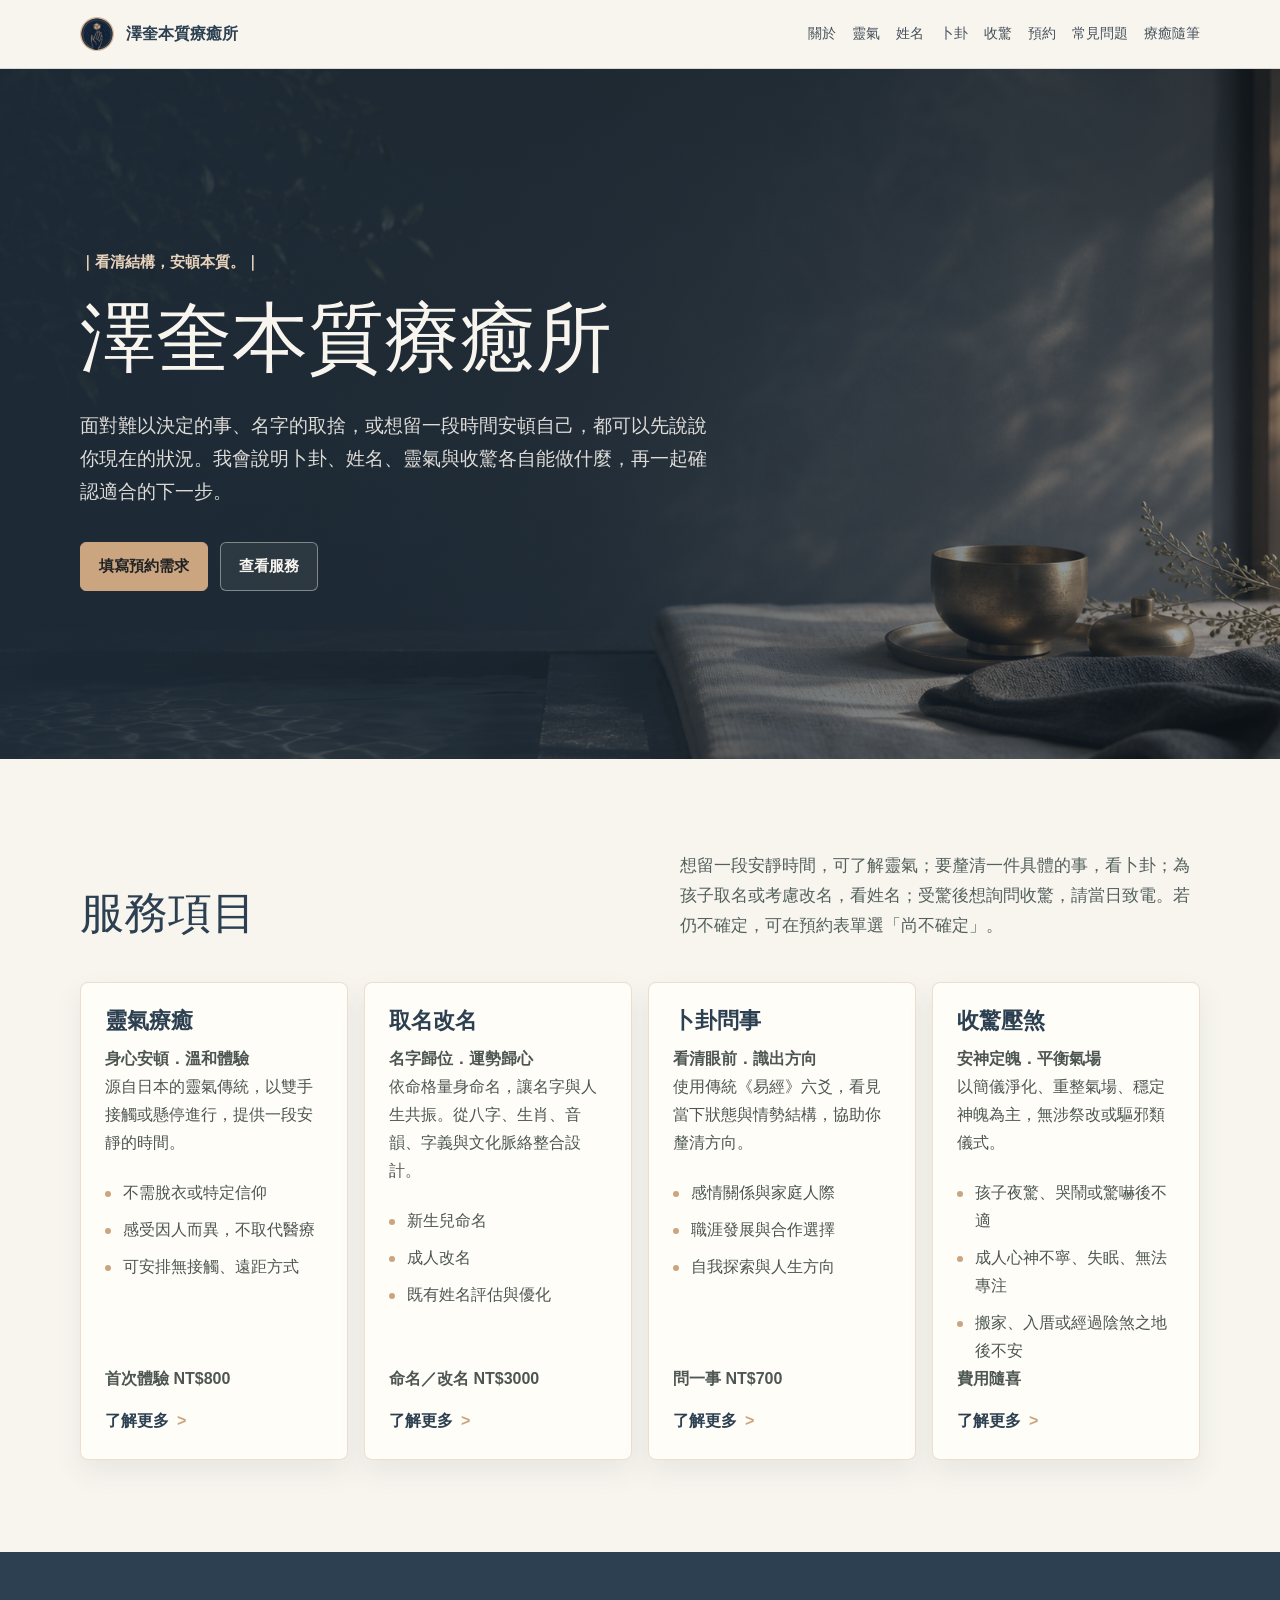
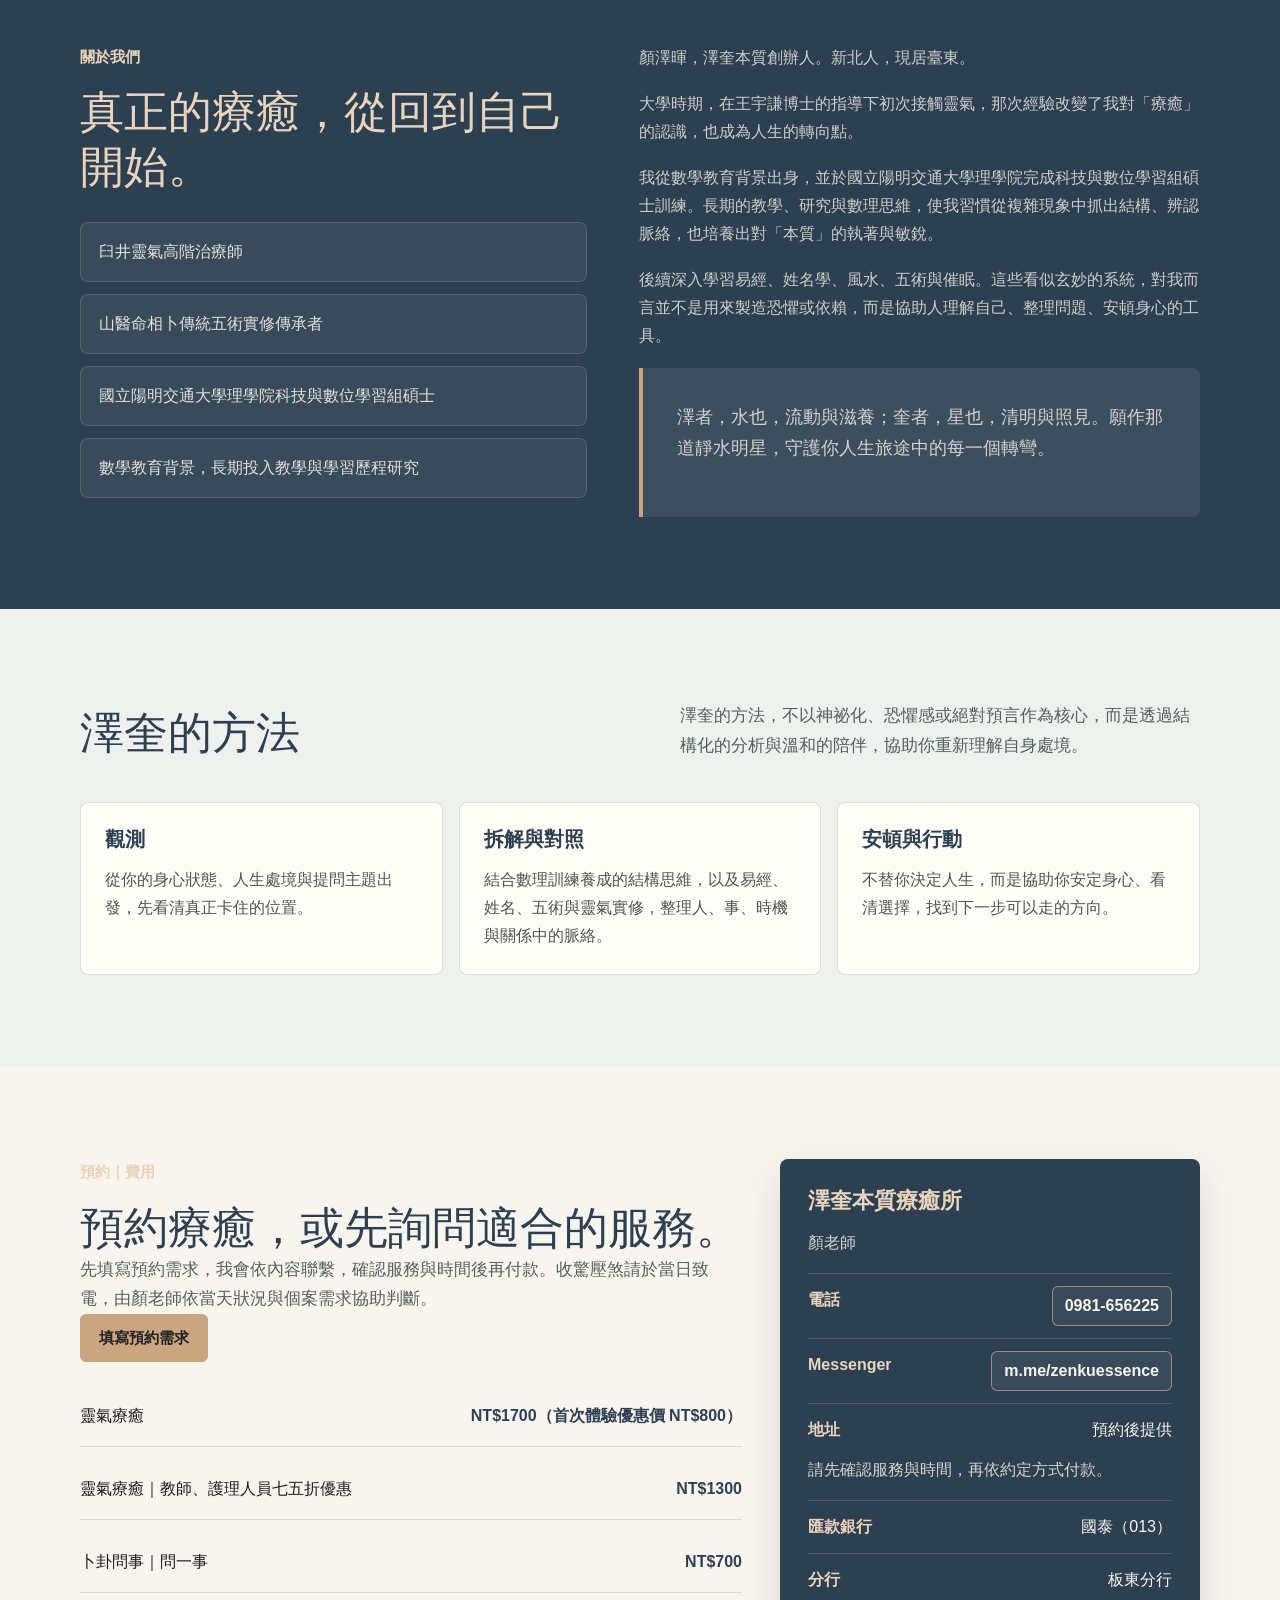
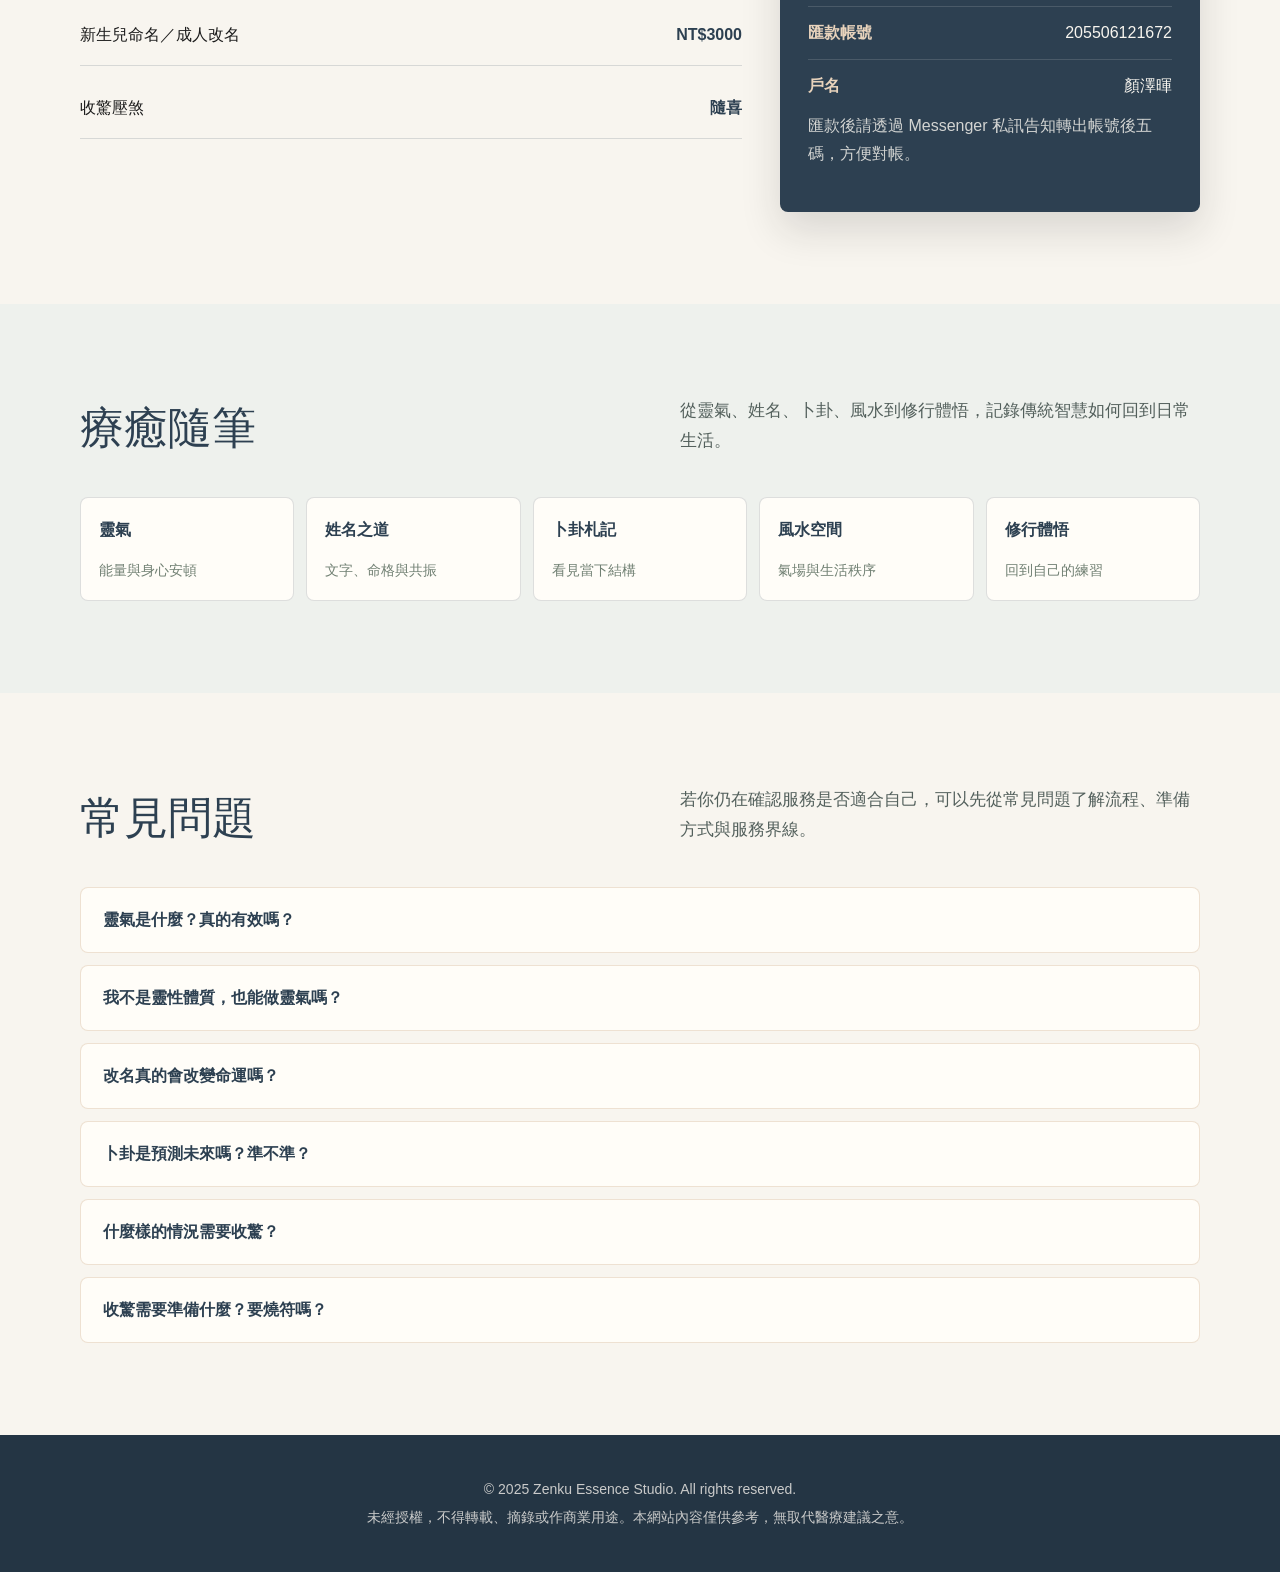
==== commit 311a69e3: "Clarify services and booking flow" ====
--- a/index.html
+++ b/index.html
@@ -679,9 +679,9 @@
       <div class="hero-inner">
         <p class="eyebrow">｜看清結構，安頓本質。｜</p>
         <h1>澤奎本質療癒所</h1>
-        <p class="hero-copy">以清明結構理解人生，以傳統智慧照見方向，以靈氣療癒安頓身心。澤奎陪你看見問題的形、讀懂關係的勢，慢慢走回自己的路。</p>
+        <p class="hero-copy">面對難以決定的事、名字的取捨，或想留一段時間安頓自己，都可以先說說你現在的狀況。我會說明卜卦、姓名、靈氣與收驚各自能做什麼，再一起確認適合的下一步。</p>
         <div class="actions">
-          <a class="button primary" href="#booking">預約諮詢</a>
+          <a class="button primary" href="zenku_booking.html#booking-form">填寫預約需求</a>
           <a class="button secondary" href="#services">查看服務</a>
         </div>
       </div>
@@ -691,17 +691,17 @@
       <div class="wrap">
         <div class="section-head">
           <h2 class="section-title">服務項目</h2>
-          <p class="lead">四項服務分別回應身心安頓、名字對齊、方向釐清與氣場回穩。若不確定適合哪一項，也可以先聯繫討論。</p>
+          <p class="lead">想留一段安靜時間，可了解靈氣；要釐清一件具體的事，看卜卦；為孩子取名或考慮改名，看姓名；受驚後想詢問收驚，請當日致電。若仍不確定，可在<a href="zenku_booking.html#booking-form">預約表單</a>選「尚不確定」。</p>
         </div>
         <div class="service-grid">
           <article class="service-card">
             <div>
               <h3>靈氣療癒</h3>
-              <p class="tagline">身心安頓．自癒啟動</p>
-              <p>源自日本的自然能量療法，透過雙手引導生命能量，協助身心回復平衡與安定。</p>
+              <p class="tagline">身心安頓．溫和體驗</p>
+              <p>源自日本的靈氣傳統，以雙手接觸或懸停進行，提供一段安靜的時間。</p>
               <ul>
-                <li>深層放鬆，減緩壓力與焦慮</li>
-                <li>改善睡眠、情緒與專注力</li>
+                <li>不需脫衣或特定信仰</li>
+                <li>感受因人而異，不取代醫療</li>
                 <li>可安排無接觸、遠距方式</li>
               </ul>
             </div>
@@ -808,7 +808,8 @@
           <div>
             <p class="eyebrow">預約｜費用</p>
             <h2 class="section-title">預約療癒，或先詢問適合的服務。</h2>
-            <p class="lead">若對任何療癒項目有疑問，歡迎與顏老師聯繫。<br>收驚壓煞請於當日致電，由顏老師依當天狀況與個案需求協助判斷；特定日子與時辰不另行公告。</p>
+            <p class="lead">先填寫預約需求，我會依內容聯繫，確認服務與時間後再付款。收驚壓煞請於當日致電，由顏老師依當天狀況與個案需求協助判斷。</p>
+            <a class="button primary" href="zenku_booking.html#booking-form">填寫預約需求</a>
             <div class="price-list" aria-label="服務費用">
               <div class="price-row"><span>靈氣療癒</span><span style="white-space: normal;">NT$1700（首次體驗優惠價 <strong>NT$800</strong>）</span></div>
               <div class="price-row"><span>靈氣療癒｜教師、護理人員七五折優惠</span><span>NT$1300</span></div>
@@ -823,6 +824,7 @@
             <div class="contact-line"><strong>電話</strong><span><a class="contact-action" href="tel:0981656225">0981-656225</a></span></div>
             <div class="contact-line"><strong>Messenger</strong><span><a class="contact-action" href="https://m.me/zenkuessence" target="_blank" rel="noopener">m.me/zenkuessence</a></span></div>
             <div class="contact-line"><strong>地址</strong><span>預約後提供</span></div>
+            <p>請先確認服務與時間，再依約定方式付款。</p>
             <div class="contact-line"><strong>匯款銀行</strong><span>國泰（013）</span></div>
             <div class="contact-line"><strong>分行</strong><span>板東分行</span></div>
             <div class="contact-line"><strong>匯款帳號</strong><span>205506121672</span></div>
@@ -858,11 +860,11 @@
         <div class="faq-list">
           <details>
             <summary>靈氣是什麼？真的有效嗎？</summary>
-            <p>靈氣是一種溫和、非侵入式的能量療癒技術，源自日本，透過雙手引導宇宙生命能量，協助身心恢復平衡。它不取代醫療，而是補充與支持內在的自我修復力。</p>
+            <p>靈氣源自日本，過程以雙手接觸或懸停進行。有人覺得放鬆、安定，感受因人而異；它不取代醫療診斷或治療。</p>
           </details>
           <details>
             <summary>我不是靈性體質，也能做靈氣嗎？</summary>
-            <p>可以。靈氣不是宗教，也不需要特殊信念或體質。只要讓自己的心保持敞開、願意接收，就能作用於身心層面。</p>
+            <p>可以。靈氣不要求特殊信念或體質；過程中若有任何不舒服，都可以隨時提出。</p>
           </details>
           <details>
             <summary>改名真的會改變命運嗎？</summary>
@@ -874,7 +876,7 @@
           </details>
           <details>
             <summary>什麼樣的情況需要收驚？</summary>
-            <p>常見情況包括小孩夜驚、無故發燒、成人驚嚇後失眠、情緒不穩、經過陰煞之地後身體不適等。只要覺得說不上來哪裡怪怪的，就可以考慮諮詢。</p>
+            <p>若孩子受驚後夜裡難以安定，或成人在驚嚇後感到不安，可以先詢問服務方式。若有發燒或持續身體不適，請先就醫了解原因；收驚不取代醫療。</p>
           </details>
           <details>
             <summary>收驚需要準備什麼？要燒符嗎？</summary>
